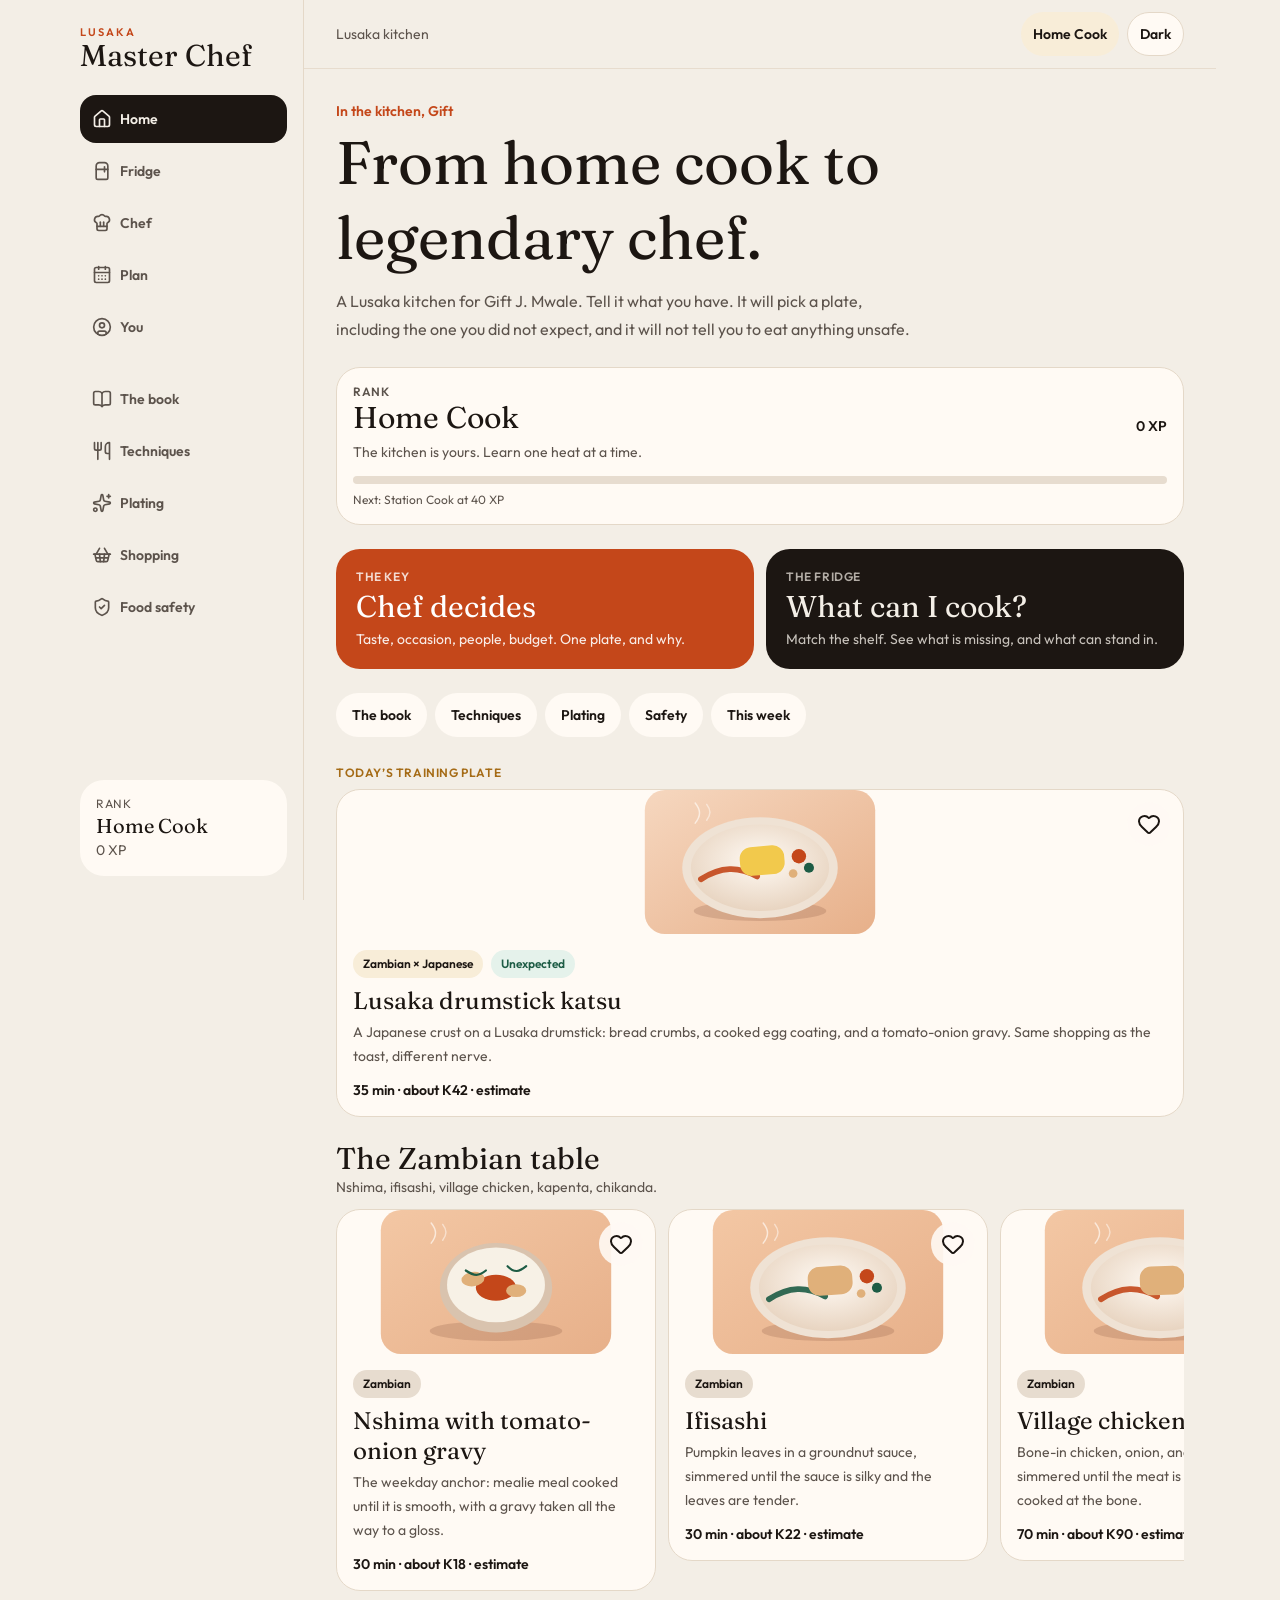
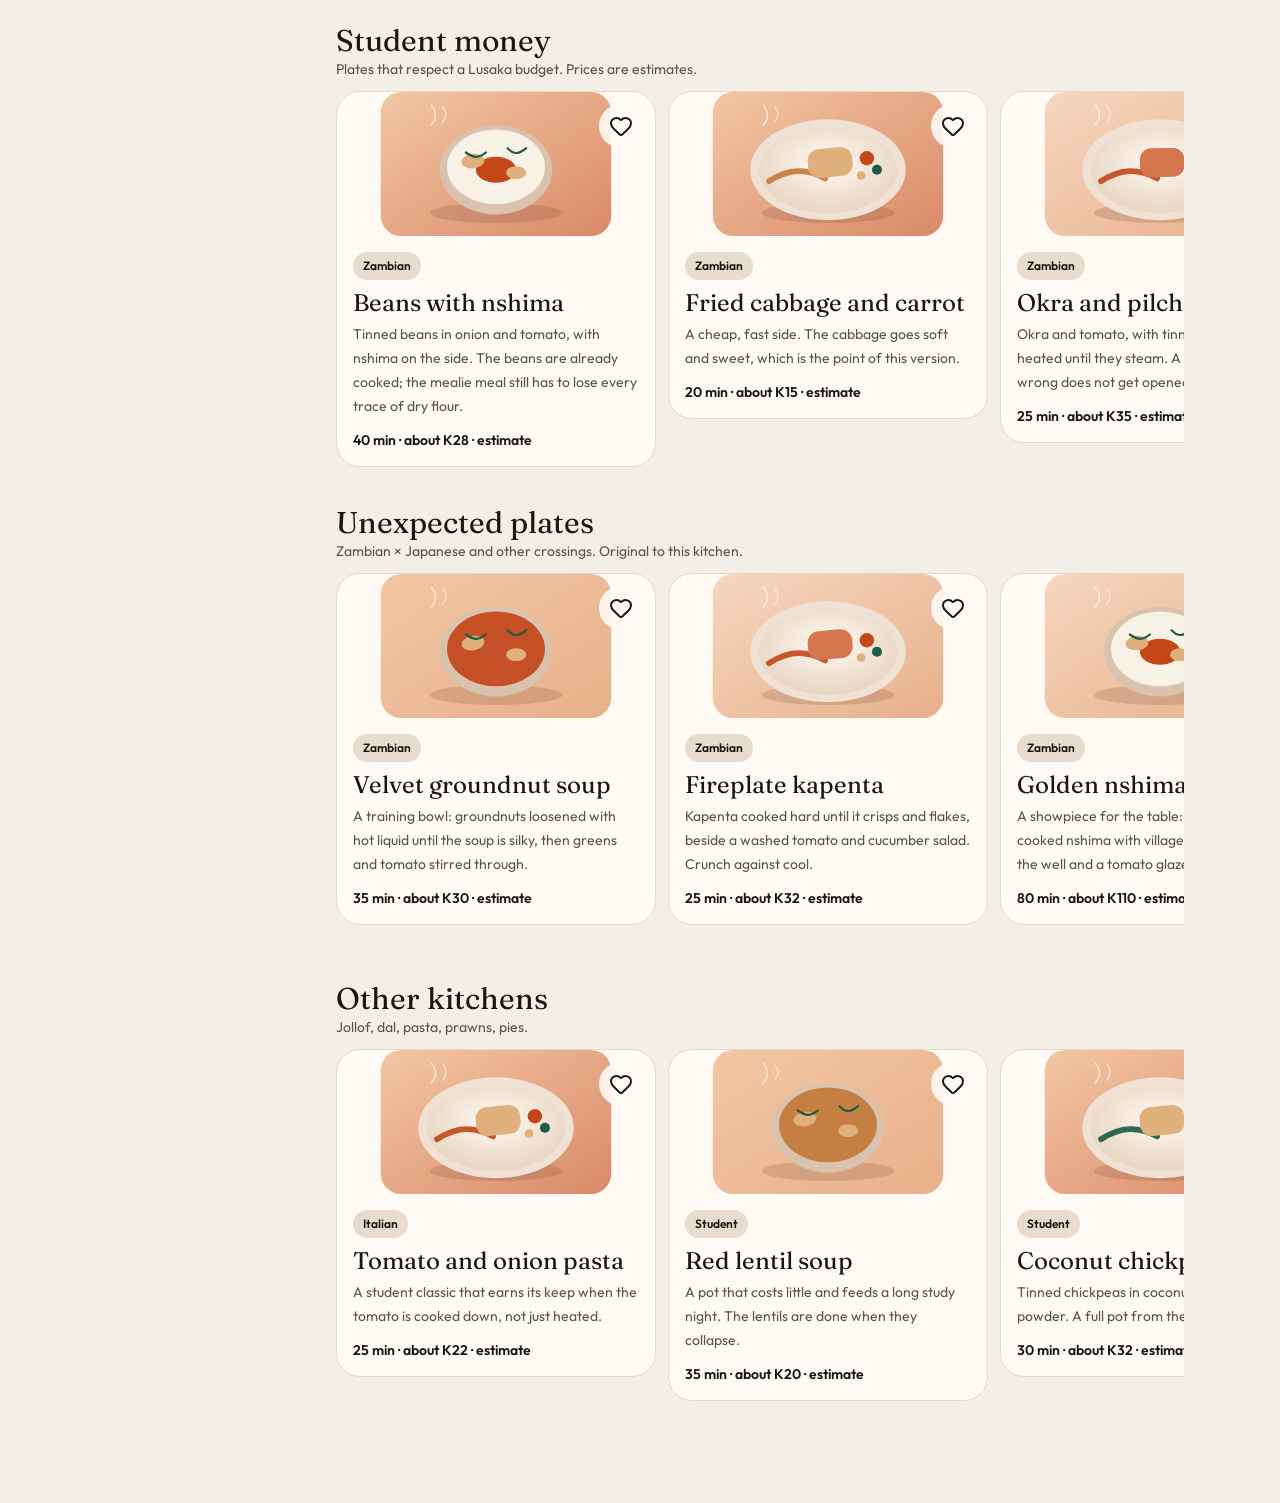
==== master-chef/index.html @ 8bd6bd52 "Add Master Chef site under master-chef/" ====
<!doctype html>
<html lang="en">
  <head>
    <meta charset="UTF-8" />
    <link rel="icon" type="image/svg+xml" href="./favicon.svg" />
    <link rel="manifest" href="./manifest.json" />
    <link rel="apple-touch-icon" href="./favicon.svg" />
    <meta name="viewport" content="width=device-width, initial-scale=1, viewport-fit=cover" />
    <meta name="theme-color" content="#f3eee6" />
    <meta name="description" content="Master Chef is a Lusaka kitchen for Gift J. Mwale. Cook from the fridge, let the chef decide, remix a plate, and cook it step by step." />
    <meta name="apple-mobile-web-app-capable" content="yes" />
    <meta name="mobile-web-app-capable" content="yes" />
    <meta name="apple-mobile-web-app-title" content="Master Chef" />
    <title>Master Chef</title>
    <script>
      try {
        var saved = JSON.parse(localStorage.getItem('master-chef.v1') || '{}')
        var dark = saved.theme === 'dark' || (saved.theme !== 'light' && matchMedia('(prefers-color-scheme: dark)').matches)
        if (dark) document.documentElement.classList.add('dark')
      } catch (e) {}
    </script>
    <script type="module" crossorigin src="./assets/index-C1Ax50Ig.js"></script>
    <link rel="stylesheet" crossorigin href="./assets/index-mP02t3V_.css">
  </head>
  <body>
    <div id="root"></div>
  </body>
</html>
---- master-chef/assets/index-mP02t3V_.css ----
@font-face{font-family:Fraunces Variable;font-style:normal;font-display:swap;font-weight:100 900;src:url([data-uri])format("woff2-variations");unicode-range:U+102-103,U+110-111,U+128-129,U+168-169,U+1A0-1A1,U+1AF-1B0,U+300-301,U+303-304,U+308-309,U+323,U+329,U+1EA0-1EF9,U+20AB}@font-face{font-family:Fraunces Variable;font-style:normal;font-display:swap;font-weight:100 900;src:url([data-uri])format("woff2-variations");unicode-range:U+100-2BA,U+2BD-2C5,U+2C7-2CC,U+2CE-2D7,U+2DD-2FF,U+304,U+308,U+329,U+1D00-1DBF,U+1E00-1E9F,U+1EF2-1EFF,U+2020,U+20A0-20AB,U+20AD-20C0,U+2113,U+2C60-2C7F,U+A720-A7FF}@font-face{font-family:Fraunces Variable;font-style:normal;font-display:swap;font-weight:100 900;src:url([data-uri])format("woff2-variations");unicode-range:U+??,U+131,U+152-153,U+2BB-2BC,U+2C6,U+2DA,U+2DC,U+304,U+308,U+329,U+2000-206F,U+20AC,U+2122,U+2191,U+2193,U+2212,U+2215,U+FEFF,U+FFFD}@font-face{font-family:Outfit Variable;font-style:normal;font-display:swap;font-weight:100 900;src:url([data-uri])format("woff2-variations");unicode-range:U+100-2BA,U+2BD-2C5,U+2C7-2CC,U+2CE-2D7,U+2DD-2FF,U+304,U+308,U+329,U+1D00-1DBF,U+1E00-1E9F,U+1EF2-1EFF,U+2020,U+20A0-20AB,U+20AD-20C0,U+2113,U+2C60-2C7F,U+A720-A7FF}@font-face{font-family:Outfit Variable;font-style:normal;font-display:swap;font-weight:100 900;src:url([data-uri])format("woff2-variations");unicode-range:U+??,U+131,U+152-153,U+2BB-2BC,U+2C6,U+2DA,U+2DC,U+304,U+308,U+329,U+2000-206F,U+20AC,U+2122,U+2191,U+2193,U+2212,U+2215,U+FEFF,U+FFFD}@layer properties{@supports (((-webkit-hyphens:none)) and (not (margin-trim:block))) or ((-moz-orient:inline) and (not (color:rgb(from red r g b)))){*,:before,:after,::backdrop{--tw-translate-x:0;--tw-translate-y:0;--tw-translate-z:0;--tw-rotate-x:initial;--tw-rotate-y:initial;--tw-rotate-z:initial;--tw-skew-x:initial;--tw-skew-y:initial;--tw-border-style:solid;--tw-leading:initial;--tw-font-weight:initial;--tw-tracking:initial;--tw-shadow:0 0 #0000;--tw-shadow-color:initial;--tw-shadow-alpha:100%;--tw-inset-shadow:0 0 #0000;--tw-inset-shadow-color:initial;--tw-inset-shadow-alpha:100%;--tw-ring-color:initial;--tw-ring-shadow:0 0 #0000;--tw-inset-ring-color:initial;--tw-inset-ring-shadow:0 0 #0000;--tw-ring-inset:initial;--tw-ring-offset-width:0px;--tw-ring-offset-color:#fff;--tw-ring-offset-shadow:0 0 #0000;--tw-outline-style:solid;--tw-backdrop-blur:initial;--tw-backdrop-brightness:initial;--tw-backdrop-contrast:initial;--tw-backdrop-grayscale:initial;--tw-backdrop-hue-rotate:initial;--tw-backdrop-invert:initial;--tw-backdrop-opacity:initial;--tw-backdrop-saturate:initial;--tw-backdrop-sepia:initial;--tw-duration:initial}}}@layer theme{:root,:host{--font-sans:"Outfit Variable", system-ui, sans-serif;--font-mono:ui-monospace, SFMono-Regular, Menlo, Monaco, Consolas, "Liberation Mono", "Courier New", monospace;--color-white:#fff;--spacing:.25rem;--container-lg:32rem;--container-xl:36rem;--container-6xl:72rem;--text-xs:.75rem;--text-xs--line-height:calc(1 / .75);--text-sm:.875rem;--text-sm--line-height:calc(1.25 / .875);--text-base:1rem;--text-base--line-height:calc(1.5 / 1);--text-lg:1.125rem;--text-lg--line-height:calc(1.75 / 1.125);--text-xl:1.25rem;--text-xl--line-height:calc(1.75 / 1.25);--text-2xl:1.5rem;--text-2xl--line-height:calc(2 / 1.5);--text-3xl:1.875rem;--text-3xl--line-height:calc(2.25 / 1.875);--text-4xl:2.25rem;--text-4xl--line-height:calc(2.5 / 2.25);--text-5xl:3rem;--text-5xl--line-height:1;--text-6xl:3.75rem;--text-6xl--line-height:1;--font-weight-semibold:600;--tracking-wider:.05em;--leading-tight:1.25;--leading-snug:1.375;--radius-2xl:1rem;--radius-3xl:1.5rem;--default-transition-duration:.15s;--default-transition-timing-function:cubic-bezier(.4, 0, .2, 1);--default-font-family:"Outfit Variable", system-ui, sans-serif;--default-mono-font-family:var(--font-mono)}}@layer base{*,:after,:before,::backdrop{box-sizing:border-box;border:0 solid;margin:0;padding:0}::file-selector-button{box-sizing:border-box;border:0 solid;margin:0;padding:0}html,:host{-webkit-text-size-adjust:100%;tab-size:4;line-height:1.5;font-family:var(--default-font-family,-apple-system, BlinkMacSystemFont, "Segoe UI", Roboto, "Helvetica Neue", "Noto Sans", Arial, sans-serif, "Apple Color Emoji", "Segoe UI Emoji", "Segoe UI Symbol", "Noto Color Emoji");font-feature-settings:var(--default-font-feature-settings,normal);font-variation-settings:var(--default-font-variation-settings,normal);-webkit-tap-highlight-color:transparent}hr{height:0;color:inherit;border-top-width:1px}abbr:where([title]){-webkit-text-decoration:underline dotted;text-decoration:underline dotted}h1,h2,h3,h4,h5,h6{font-size:inherit;font-weight:inherit}a{color:inherit;-webkit-text-decoration:inherit;-webkit-text-decoration:inherit;-webkit-text-decoration:inherit;-webkit-text-decoration:inherit;text-decoration:inherit}b,strong{font-weight:bolder}code,kbd,samp,pre{font-family:var(--default-mono-font-family,ui-monospace, SFMono-Regular, Menlo, Monaco, Consolas, "Liberation Mono", "Courier New", monospace);font-feature-settings:var(--default-mono-font-feature-settings,normal);font-variation-settings:var(--default-mono-font-variation-settings,normal);font-size:1em}small{font-size:80%}sub,sup{vertical-align:baseline;font-size:75%;line-height:0;position:relative}sub{bottom:-.25em}sup{top:-.5em}table{text-indent:0;border-color:inherit;border-collapse:collapse}:-moz-focusring:where(:not(iframe)){outline:auto}progress{vertical-align:baseline}summary{display:list-item}ol,ul,menu{list-style:none}img,svg,video,canvas,audio,iframe,embed,object{vertical-align:middle;display:block}img,video{max-width:100%;height:auto}button,input,select,optgroup,textarea{font:inherit;font-feature-settings:inherit;font-variation-settings:inherit;letter-spacing:inherit;color:inherit;opacity:1;background-color:#0000;border-radius:0}::file-selector-button{font:inherit;font-feature-settings:inherit;font-variation-settings:inherit;letter-spacing:inherit;color:inherit;opacity:1;background-color:#0000;border-radius:0}:where(select:is([multiple],[size])) optgroup{font-weight:bolder}:where(select:is([multiple],[size])) optgroup option{padding-inline-start:20px}::file-selector-button{margin-inline-end:4px}::placeholder{opacity:1}@supports (not ((-webkit-appearance:-apple-pay-button))) or (contain-intrinsic-size:1px){::placeholder{color:currentColor}@supports (color:color-mix(in lab, red, red)){::placeholder{color:color-mix(in oklab, currentcolor 50%, transparent)}}}textarea{resize:vertical}::-webkit-search-decoration{-webkit-appearance:none}::-webkit-date-and-time-value{min-height:1lh;text-align:inherit}::-webkit-datetime-edit{display:inline-flex}::-webkit-datetime-edit-fields-wrapper{padding:0}::-webkit-datetime-edit{padding-block:0}::-webkit-datetime-edit-year-field{padding-block:0}::-webkit-datetime-edit-month-field{padding-block:0}::-webkit-datetime-edit-day-field{padding-block:0}::-webkit-datetime-edit-hour-field{padding-block:0}::-webkit-datetime-edit-minute-field{padding-block:0}::-webkit-datetime-edit-second-field{padding-block:0}::-webkit-datetime-edit-millisecond-field{padding-block:0}::-webkit-datetime-edit-meridiem-field{padding-block:0}::-webkit-calendar-picker-indicator{line-height:1}:-moz-ui-invalid{box-shadow:none}button,input:where([type=button],[type=reset],[type=submit]){appearance:button}::file-selector-button{appearance:button}::-webkit-inner-spin-button{height:auto}::-webkit-outer-spin-button{height:auto}[hidden]:where(:not([hidden=until-found])){display:none!important}}@layer components;@layer utilities{.collapse{visibility:collapse}.visible{visibility:visible}.absolute{position:absolute}.fixed{position:fixed}.relative{position:relative}.static{position:static}.sticky{position:sticky}.inset-0{inset:0}.inset-x-0{inset-inline:0}.top-0{top:0}.top-1\/2{top:50%}.top-3{top:calc(var(--spacing) * 3)}.top-\[60px\]{top:60px}.right-3{right:calc(var(--spacing) * 3)}.bottom-0{bottom:0}.bottom-\[4\.75rem\]{bottom:4.75rem}.left-1\/2{left:50%}.z-20{z-index:20}.z-30{z-index:30}.z-40{z-index:40}.z-50{z-index:50}.-mx-4{margin-inline:calc(var(--spacing) * -4)}.mx-auto{margin-inline:auto}.mt-1{margin-top:var(--spacing)}.mt-2{margin-top:calc(var(--spacing) * 2)}.mt-3{margin-top:calc(var(--spacing) * 3)}.mt-4{margin-top:calc(var(--spacing) * 4)}.mt-6{margin-top:calc(var(--spacing) * 6)}.mt-auto{margin-top:auto}.block{display:block}.contents{display:contents}.flex{display:flex}.grid{display:grid}.hidden{display:none}.inline-flex{display:inline-flex}.table{display:table}.h-2{height:calc(var(--spacing) * 2)}.h-5{height:calc(var(--spacing) * 5)}.h-6{height:calc(var(--spacing) * 6)}.h-8{height:calc(var(--spacing) * 8)}.h-11{height:calc(var(--spacing) * 11)}.h-12{height:calc(var(--spacing) * 12)}.h-36{height:calc(var(--spacing) * 36)}.h-52{height:calc(var(--spacing) * 52)}.h-dvh{height:100dvh}.h-full{height:100%}.max-h-\[50dvh\]{max-height:50dvh}.min-h-7{min-height:calc(var(--spacing) * 7)}.min-h-11{min-height:calc(var(--spacing) * 11)}.min-h-12{min-height:calc(var(--spacing) * 12)}.min-h-14{min-height:calc(var(--spacing) * 14)}.min-h-20{min-height:calc(var(--spacing) * 20)}.min-h-28{min-height:calc(var(--spacing) * 28)}.min-h-\[70dvh\]{min-height:70dvh}.min-h-\[78dvh\]{min-height:78dvh}.min-h-dvh{min-height:100dvh}.w-5{width:calc(var(--spacing) * 5)}.w-6{width:calc(var(--spacing) * 6)}.w-11{width:calc(var(--spacing) * 11)}.w-12{width:calc(var(--spacing) * 12)}.w-14{width:calc(var(--spacing) * 14)}.w-\[78\%\]{width:78%}.w-\[min\(100\%-1\.5rem\,28rem\)\]{width:min(100% - 1.5rem,28rem)}.w-full{width:100%}.max-w-6xl{max-width:var(--container-6xl)}.max-w-lg{max-width:var(--container-lg)}.max-w-xl{max-width:var(--container-xl)}.min-w-0{min-width:0}.min-w-11{min-width:calc(var(--spacing) * 11)}.min-w-24{min-width:calc(var(--spacing) * 24)}.shrink-0{flex-shrink:0}.-translate-x-1\/2{--tw-translate-x:calc(calc(1 / 2 * 100%) * -1);translate:var(--tw-translate-x) var(--tw-translate-y)}.translate-x-6{--tw-translate-x:calc(var(--spacing) * 6);translate:var(--tw-translate-x) var(--tw-translate-y)}.-translate-y-1\/2{--tw-translate-y:calc(calc(1 / 2 * 100%) * -1);translate:var(--tw-translate-x) var(--tw-translate-y)}.transform{transform:var(--tw-rotate-x, ) var(--tw-rotate-y, ) var(--tw-rotate-z, ) var(--tw-skew-x, ) var(--tw-skew-y, )}.list-decimal{list-style-type:decimal}.grid-cols-2{grid-template-columns:repeat(2,minmax(0,1fr))}.grid-cols-3{grid-template-columns:repeat(3,minmax(0,1fr))}.grid-cols-5{grid-template-columns:repeat(5,minmax(0,1fr))}.flex-col{flex-direction:column}.flex-wrap{flex-wrap:wrap}.items-center{align-items:center}.items-end{align-items:flex-end}.justify-between{justify-content:space-between}.justify-center{justify-content:center}.gap-0\.5{gap:calc(var(--spacing) * .5)}.gap-1{gap:var(--spacing)}.gap-2{gap:calc(var(--spacing) * 2)}.gap-3{gap:calc(var(--spacing) * 3)}.gap-4{gap:calc(var(--spacing) * 4)}.gap-5{gap:calc(var(--spacing) * 5)}.gap-6{gap:calc(var(--spacing) * 6)}.self-start{align-self:flex-start}.overflow-hidden{overflow:hidden}.overflow-x-auto{overflow-x:auto}.overflow-y-auto{overflow-y:auto}.rounded{border-radius:.25rem}.rounded-2xl{border-radius:var(--radius-2xl)}.rounded-3xl{border-radius:var(--radius-3xl)}.rounded-full{border-radius:2147483647px}.border{border-style:var(--tw-border-style);border-width:1px}.border-t{border-top-style:var(--tw-border-style);border-top-width:1px}.border-r{border-right-style:var(--tw-border-style);border-right-width:1px}.border-b{border-bottom-style:var(--tw-border-style);border-bottom-width:1px}.border-ink{border-color:var(--ink)}.border-line,.border-line\/80{border-color:var(--line)}@supports (color:color-mix(in lab, red, red)){.border-line\/80{border-color:color-mix(in oklab, var(--line) 80%, transparent)}}.bg-card,.bg-card\/90{background-color:var(--card)}@supports (color:color-mix(in lab, red, red)){.bg-card\/90{background-color:color-mix(in oklab, var(--card) 90%, transparent)}}.bg-chili{background-color:var(--chili)}.bg-chili-dark{background-color:var(--chili-dark)}.bg-gold-soft{background-color:var(--gold-soft)}.bg-ink,.bg-ink\/50{background-color:var(--ink)}@supports (color:color-mix(in lab, red, red)){.bg-ink\/50{background-color:color-mix(in oklab, var(--ink) 50%, transparent)}}.bg-leaf{background-color:var(--leaf)}.bg-leaf-soft{background-color:var(--leaf-soft)}.bg-paper{background-color:var(--paper)}.bg-paper-deep{background-color:var(--paper-deep)}.bg-paper\/90{background-color:var(--paper)}@supports (color:color-mix(in lab, red, red)){.bg-paper\/90{background-color:color-mix(in oklab, var(--paper) 90%, transparent)}}.bg-paper\/95{background-color:var(--paper)}@supports (color:color-mix(in lab, red, red)){.bg-paper\/95{background-color:color-mix(in oklab, var(--paper) 95%, transparent)}}.bg-transparent{background-color:#0000}.bg-white{background-color:var(--color-white)}.fill-chili{fill:var(--chili)}.p-1{padding:var(--spacing)}.p-3{padding:calc(var(--spacing) * 3)}.p-4{padding:calc(var(--spacing) * 4)}.p-5{padding:calc(var(--spacing) * 5)}.px-1{padding-inline:var(--spacing)}.px-2\.5{padding-inline:calc(var(--spacing) * 2.5)}.px-3{padding-inline:calc(var(--spacing) * 3)}.px-4{padding-inline:calc(var(--spacing) * 4)}.px-5{padding-inline:calc(var(--spacing) * 5)}.py-1{padding-block:var(--spacing)}.py-2{padding-block:calc(var(--spacing) * 2)}.py-3{padding-block:calc(var(--spacing) * 3)}.py-4{padding-block:calc(var(--spacing) * 4)}.py-6{padding-block:calc(var(--spacing) * 6)}.py-16{padding-block:calc(var(--spacing) * 16)}.pt-6{padding-top:calc(var(--spacing) * 6)}.pb-1{padding-bottom:var(--spacing)}.pb-2{padding-bottom:calc(var(--spacing) * 2)}.pb-8{padding-bottom:calc(var(--spacing) * 8)}.pb-36{padding-bottom:calc(var(--spacing) * 36)}.pl-5{padding-left:calc(var(--spacing) * 5)}.text-center{text-align:center}.text-left{text-align:left}.font-serif{font-family:Fraunces Variable,Georgia,serif}.text-2xl{font-size:var(--text-2xl);line-height:var(--tw-leading,var(--text-2xl--line-height))}.text-3xl{font-size:var(--text-3xl);line-height:var(--tw-leading,var(--text-3xl--line-height))}.text-4xl{font-size:var(--text-4xl);line-height:var(--tw-leading,var(--text-4xl--line-height))}.text-5xl{font-size:var(--text-5xl);line-height:var(--tw-leading,var(--text-5xl--line-height))}.text-6xl{font-size:var(--text-6xl);line-height:var(--tw-leading,var(--text-6xl--line-height))}.text-base{font-size:var(--text-base);line-height:var(--tw-leading,var(--text-base--line-height))}.text-lg{font-size:var(--text-lg);line-height:var(--tw-leading,var(--text-lg--line-height))}.text-sm{font-size:var(--text-sm);line-height:var(--tw-leading,var(--text-sm--line-height))}.text-xl{font-size:var(--text-xl);line-height:var(--tw-leading,var(--text-xl--line-height))}.text-xs{font-size:var(--text-xs);line-height:var(--tw-leading,var(--text-xs--line-height))}.text-\[11px\]{font-size:11px}.leading-5{--tw-leading:calc(var(--spacing) * 5);line-height:calc(var(--spacing) * 5)}.leading-6{--tw-leading:calc(var(--spacing) * 6);line-height:calc(var(--spacing) * 6)}.leading-7{--tw-leading:calc(var(--spacing) * 7);line-height:calc(var(--spacing) * 7)}.leading-8{--tw-leading:calc(var(--spacing) * 8);line-height:calc(var(--spacing) * 8)}.leading-none{--tw-leading:1;line-height:1}.leading-snug{--tw-leading:var(--leading-snug);line-height:var(--leading-snug)}.leading-tight{--tw-leading:var(--leading-tight);line-height:var(--leading-tight)}.font-semibold{--tw-font-weight:var(--font-weight-semibold);font-weight:var(--font-weight-semibold)}.tracking-\[0\.16em\]{--tw-tracking:.16em;letter-spacing:.16em}.tracking-\[0\.18em\]{--tw-tracking:.18em;letter-spacing:.18em}.tracking-wider{--tw-tracking:var(--tracking-wider);letter-spacing:var(--tracking-wider)}.whitespace-nowrap{white-space:nowrap}.text-chili{color:var(--chili)}.text-gold{color:var(--gold)}.text-ink{color:var(--ink)}.text-leaf{color:var(--leaf)}.text-muted{color:var(--muted)}.text-paper,.text-paper\/70{color:var(--paper)}@supports (color:color-mix(in lab, red, red)){.text-paper\/70{color:color-mix(in oklab, var(--paper) 70%, transparent)}}.text-paper\/80{color:var(--paper)}@supports (color:color-mix(in lab, red, red)){.text-paper\/80{color:color-mix(in oklab, var(--paper) 80%, transparent)}}.text-white{color:var(--color-white)}.text-white\/80{color:#fffc}@supports (color:color-mix(in lab, red, red)){.text-white\/80{color:color-mix(in oklab, var(--color-white) 80%, transparent)}}.text-white\/90{color:#ffffffe6}@supports (color:color-mix(in lab, red, red)){.text-white\/90{color:color-mix(in oklab, var(--color-white) 90%, transparent)}}.capitalize{text-transform:capitalize}.uppercase{text-transform:uppercase}.line-through{text-decoration-line:line-through}.shadow{--tw-shadow:0 1px 3px 0 var(--tw-shadow-color,#0000001a), 0 1px 2px -1px var(--tw-shadow-color,#0000001a);box-shadow:var(--tw-inset-shadow), var(--tw-inset-ring-shadow), var(--tw-ring-offset-shadow), var(--tw-ring-shadow), var(--tw-shadow)}.shadow-lg{--tw-shadow:0 10px 15px -3px var(--tw-shadow-color,#0000001a), 0 4px 6px -4px var(--tw-shadow-color,#0000001a);box-shadow:var(--tw-inset-shadow), var(--tw-inset-ring-shadow), var(--tw-ring-offset-shadow), var(--tw-ring-shadow), var(--tw-shadow)}.shadow-xl{--tw-shadow:0 20px 25px -5px var(--tw-shadow-color,#0000001a), 0 8px 10px -6px var(--tw-shadow-color,#0000001a);box-shadow:var(--tw-inset-shadow), var(--tw-inset-ring-shadow), var(--tw-ring-offset-shadow), var(--tw-ring-shadow), var(--tw-shadow)}.ring{--tw-ring-shadow:var(--tw-ring-inset, ) 0 0 0 calc(1px + var(--tw-ring-offset-width)) var(--tw-ring-color,currentcolor);box-shadow:var(--tw-inset-shadow), var(--tw-inset-ring-shadow), var(--tw-ring-offset-shadow), var(--tw-ring-shadow), var(--tw-shadow)}.outline{outline-style:var(--tw-outline-style);outline-width:1px}.backdrop-blur{--tw-backdrop-blur:blur(8px);-webkit-backdrop-filter:var(--tw-backdrop-blur, ) var(--tw-backdrop-brightness, ) var(--tw-backdrop-contrast, ) var(--tw-backdrop-grayscale, ) var(--tw-backdrop-hue-rotate, ) var(--tw-backdrop-invert, ) var(--tw-backdrop-opacity, ) var(--tw-backdrop-saturate, ) var(--tw-backdrop-sepia, );backdrop-filter:var(--tw-backdrop-blur, ) var(--tw-backdrop-brightness, ) var(--tw-backdrop-contrast, ) var(--tw-backdrop-grayscale, ) var(--tw-backdrop-hue-rotate, ) var(--tw-backdrop-invert, ) var(--tw-backdrop-opacity, ) var(--tw-backdrop-saturate, ) var(--tw-backdrop-sepia, )}.transition{transition-property:color,background-color,border-color,outline-color,text-decoration-color,fill,stroke,--tw-gradient-from,--tw-gradient-via,--tw-gradient-to,opacity,box-shadow,transform,translate,scale,rotate,filter,-webkit-backdrop-filter,backdrop-filter,display,content-visibility,overlay,pointer-events;transition-timing-function:var(--tw-ease,var(--default-transition-timing-function));transition-duration:var(--tw-duration,var(--default-transition-duration))}.transition-transform{transition-property:transform,translate,scale,rotate;transition-timing-function:var(--tw-ease,var(--default-transition-timing-function));transition-duration:var(--tw-duration,var(--default-transition-duration))}.duration-200{--tw-duration:.2s;transition-duration:.2s}.duration-500{--tw-duration:.5s;transition-duration:.5s}.outline-none{--tw-outline-style:none;outline-style:none}.placeholder\:text-muted::placeholder{color:var(--muted)}@media (hover:hover){.hover\:bg-chili-dark:hover{background-color:var(--chili-dark)}.hover\:bg-paper-deep:hover{background-color:var(--paper-deep)}.hover\:text-ink:hover{color:var(--ink)}.hover\:opacity-90:hover{opacity:.9}}.focus-visible\:ring-2:focus-visible{--tw-ring-shadow:var(--tw-ring-inset, ) 0 0 0 calc(2px + var(--tw-ring-offset-width)) var(--tw-ring-color,currentcolor);box-shadow:var(--tw-inset-shadow), var(--tw-inset-ring-shadow), var(--tw-ring-offset-shadow), var(--tw-ring-shadow), var(--tw-shadow)}.focus-visible\:ring-chili:focus-visible{--tw-ring-color:var(--chili)}.focus-visible\:ring-offset-2:focus-visible{--tw-ring-offset-width:2px;--tw-ring-offset-shadow:var(--tw-ring-inset, ) 0 0 0 var(--tw-ring-offset-width) var(--tw-ring-offset-color)}.focus-visible\:ring-offset-paper:focus-visible{--tw-ring-offset-color:var(--paper)}.focus-visible\:outline-none:focus-visible{--tw-outline-style:none;outline-style:none}.active\:scale-\[0\.98\]:active{scale:.98}.disabled\:pointer-events-none:disabled{pointer-events:none}.disabled\:opacity-50:disabled{opacity:.5}@media (width>=40rem){.sm\:w-80{width:calc(var(--spacing) * 80)}.sm\:grid-cols-2{grid-template-columns:repeat(2,minmax(0,1fr))}}@media (width>=48rem){.md\:static{position:static}.md\:mx-0{margin-inline:0}.md\:block{display:block}.md\:flex{display:flex}.md\:grid{display:grid}.md\:hidden{display:none}.md\:grid-cols-2{grid-template-columns:repeat(2,minmax(0,1fr))}.md\:grid-cols-\[240px_minmax\(0\,1fr\)\]{grid-template-columns:240px minmax(0,1fr)}.md\:bg-transparent{background-color:#0000}.md\:px-0{padding-inline:0}.md\:px-8{padding-inline:calc(var(--spacing) * 8)}.md\:py-8{padding-block:calc(var(--spacing) * 8)}.md\:pb-16{padding-bottom:calc(var(--spacing) * 16)}.md\:text-5xl{font-size:var(--text-5xl);line-height:var(--tw-leading,var(--text-5xl--line-height))}.md\:text-6xl{font-size:var(--text-6xl);line-height:var(--tw-leading,var(--text-6xl--line-height))}}}:root{--paper:#f3eee6;--paper-deep:#e7dccf;--card:#fffaf4;--ink:#1c1612;--muted:#5c534c;--line:#e4d8c8;--chili:#c4471a;--chili-dark:#8d3012;--leaf:#1d5c45;--gold:#a56b16;--gold-soft:#f8edd8;--leaf-soft:#e5f2eb;--lightningcss-light:initial;--lightningcss-dark: ;color-scheme:light}.dark{--paper:#110e0c;--paper-deep:#1c1815;--card:#241c17;--ink:#f6efe6;--muted:#cbbbae;--line:#3c322b;--chili:#ef7a45;--chili-dark:#d85a28;--leaf:#1d5c45;--gold:#e0b15a;--gold-soft:#3a2c1a;--leaf-soft:#173127;--lightningcss-light: ;--lightningcss-dark:initial;color-scheme:dark}html{scroll-behavior:smooth}body{background:radial-gradient(900px 280px at 50% -40px, var(--chili), transparent 70%), var(--paper);min-height:100dvh;margin:0}@supports (color:color-mix(in lab, red, red)){body{background:radial-gradient(900px 280px at 50% -40px, color-mix(in srgb, var(--chili) 18%, transparent), transparent 70%), var(--paper)}}body{color:var(--ink);font-family:var(--font-sans)}.card{background:var(--card);border:1px solid var(--line);border-radius:1.5rem}.rise{animation:.45s cubic-bezier(.2,.7,.2,1) both rise}@keyframes rise{0%{opacity:0;transform:translateY(8px)}to{opacity:1;transform:none}}@media (prefers-reduced-motion:reduce){html{scroll-behavior:auto}.rise{animation:none}}::selection{background:var(--chili)}@supports (color:color-mix(in lab, red, red)){::selection{background:color-mix(in srgb, var(--chili) 35%, white)}}@property --tw-translate-x{syntax:"*";inherits:false;initial-value:0}@property --tw-translate-y{syntax:"*";inherits:false;initial-value:0}@property --tw-translate-z{syntax:"*";inherits:false;initial-value:0}@property --tw-rotate-x{syntax:"*";inherits:false}@property --tw-rotate-y{syntax:"*";inherits:false}@property --tw-rotate-z{syntax:"*";inherits:false}@property --tw-skew-x{syntax:"*";inherits:false}@property --tw-skew-y{syntax:"*";inherits:false}@property --tw-border-style{syntax:"*";inherits:false;initial-value:solid}@property --tw-leading{syntax:"*";inherits:false}@property --tw-font-weight{syntax:"*";inherits:false}@property --tw-tracking{syntax:"*";inherits:false}@property --tw-shadow{syntax:"*";inherits:false;initial-value:0 0 #0000}@property --tw-shadow-color{syntax:"*";inherits:false}@property --tw-shadow-alpha{syntax:"<percentage>";inherits:false;initial-value:100%}@property --tw-inset-shadow{syntax:"*";inherits:false;initial-value:0 0 #0000}@property --tw-inset-shadow-color{syntax:"*";inherits:false}@property --tw-inset-shadow-alpha{syntax:"<percentage>";inherits:false;initial-value:100%}@property --tw-ring-color{syntax:"*";inherits:false}@property --tw-ring-shadow{syntax:"*";inherits:false;initial-value:0 0 #0000}@property --tw-inset-ring-color{syntax:"*";inherits:false}@property --tw-inset-ring-shadow{syntax:"*";inherits:false;initial-value:0 0 #0000}@property --tw-ring-inset{syntax:"*";inherits:false}@property --tw-ring-offset-width{syntax:"<length>";inherits:false;initial-value:0}@property --tw-ring-offset-color{syntax:"*";inherits:false;initial-value:#fff}@property --tw-ring-offset-shadow{syntax:"*";inherits:false;initial-value:0 0 #0000}@property --tw-outline-style{syntax:"*";inherits:false;initial-value:solid}@property --tw-backdrop-blur{syntax:"*";inherits:false}@property --tw-backdrop-brightness{syntax:"*";inherits:false}@property --tw-backdrop-contrast{syntax:"*";inherits:false}@property --tw-backdrop-grayscale{syntax:"*";inherits:false}@property --tw-backdrop-hue-rotate{syntax:"*";inherits:false}@property --tw-backdrop-invert{syntax:"*";inherits:false}@property --tw-backdrop-opacity{syntax:"*";inherits:false}@property --tw-backdrop-saturate{syntax:"*";inherits:false}@property --tw-backdrop-sepia{syntax:"*";inherits:false}@property --tw-duration{syntax:"*";inherits:false}
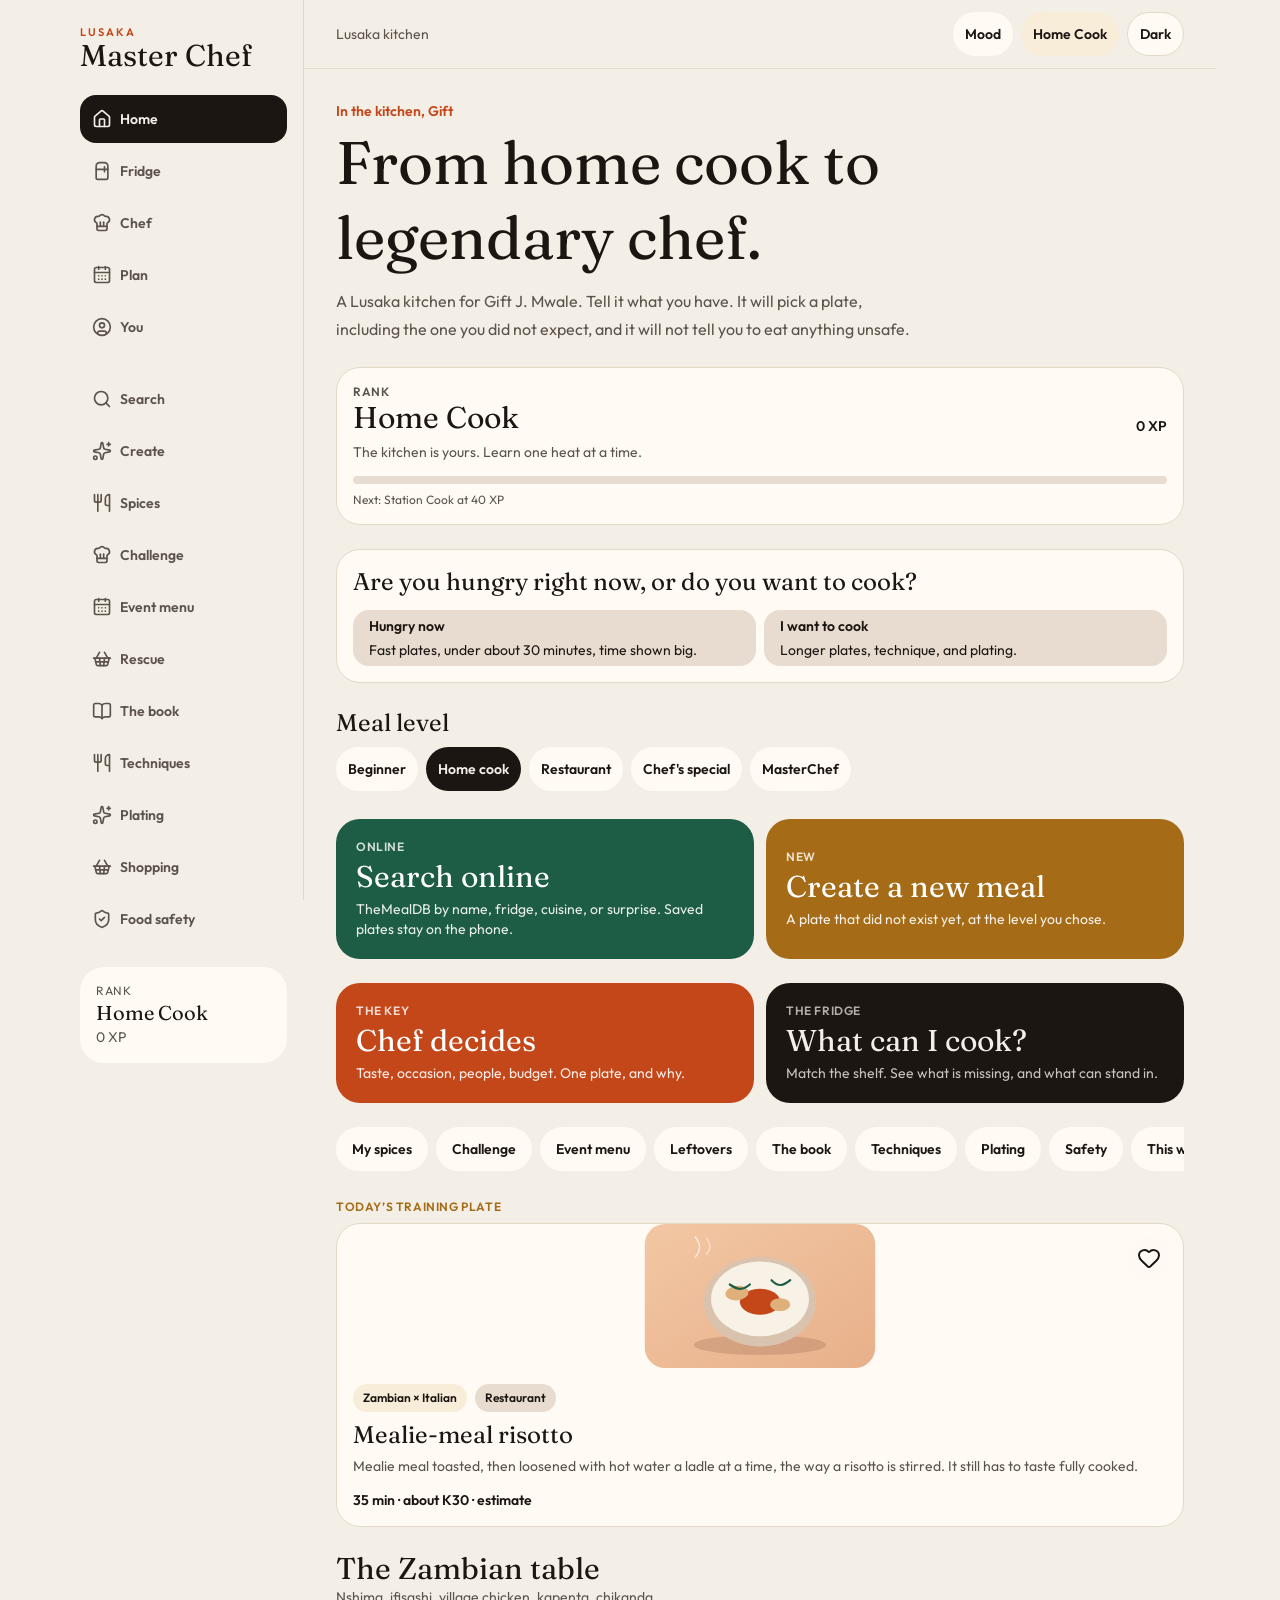
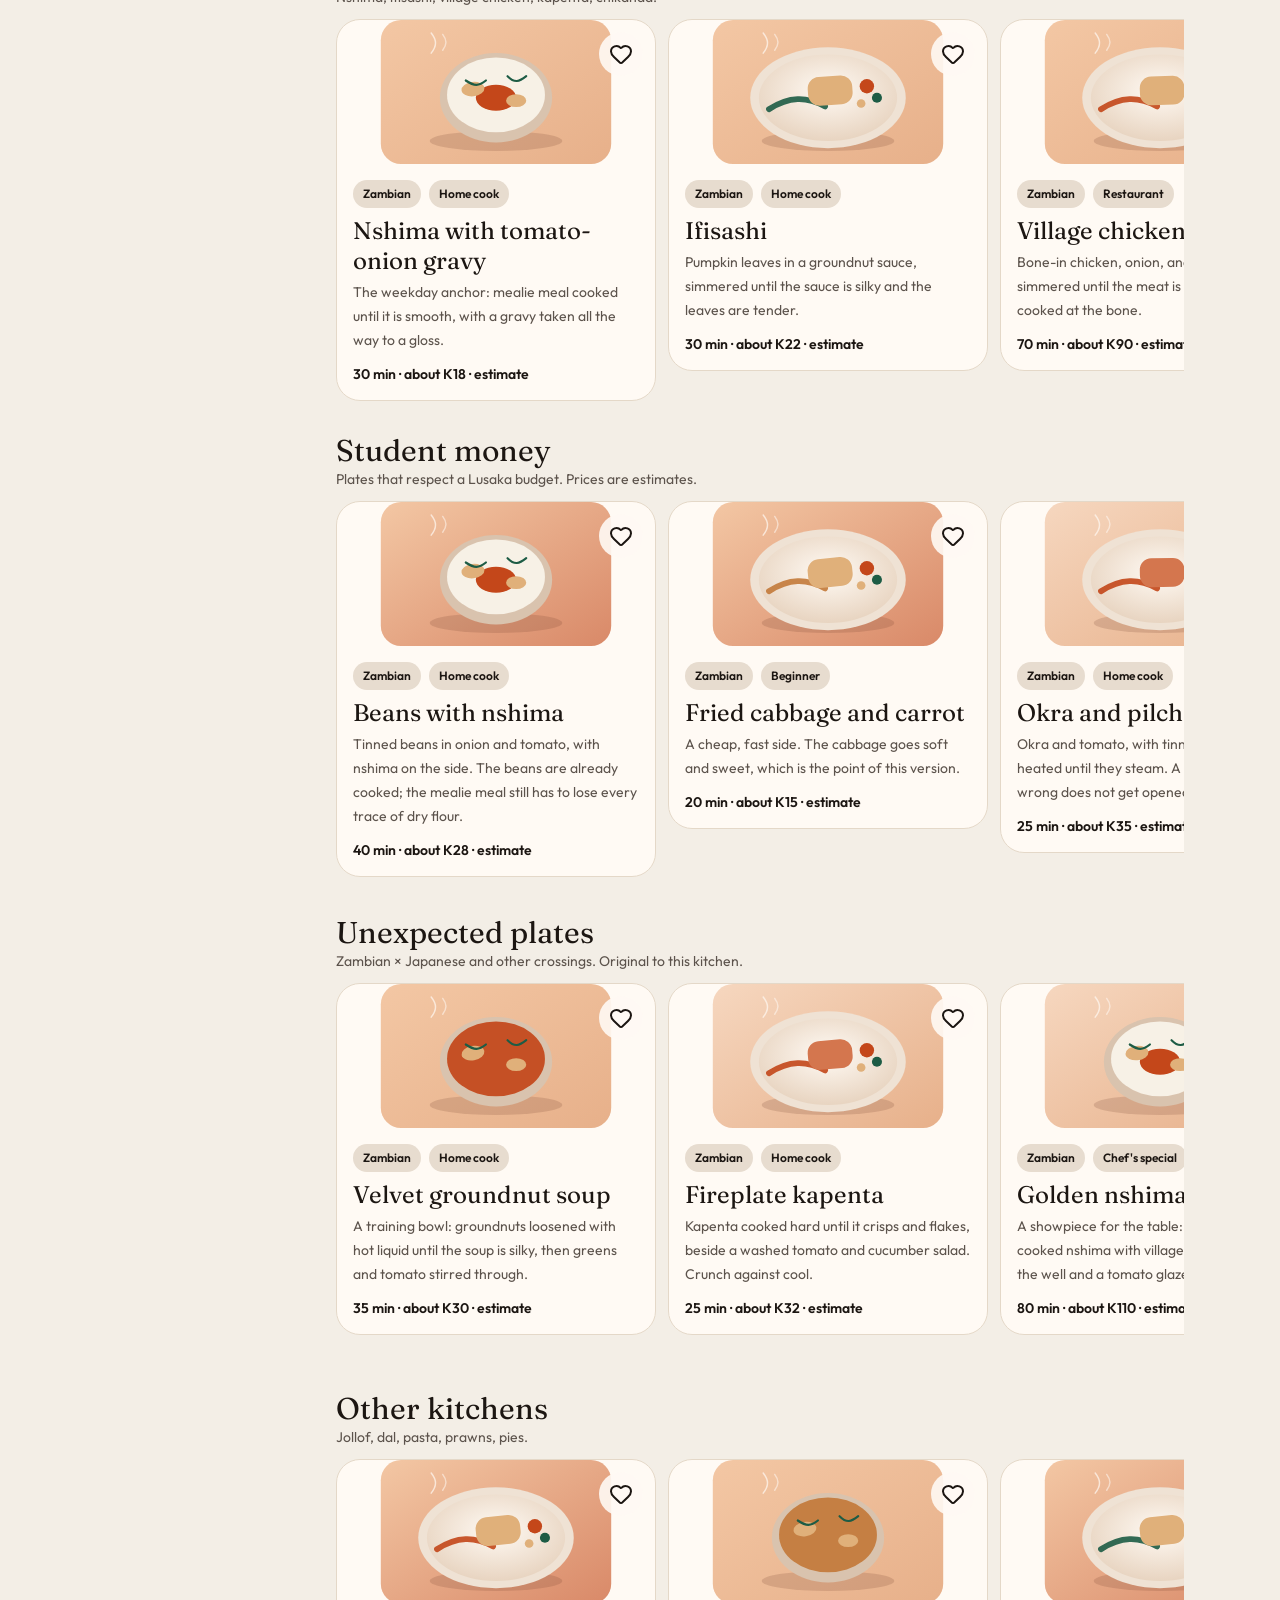
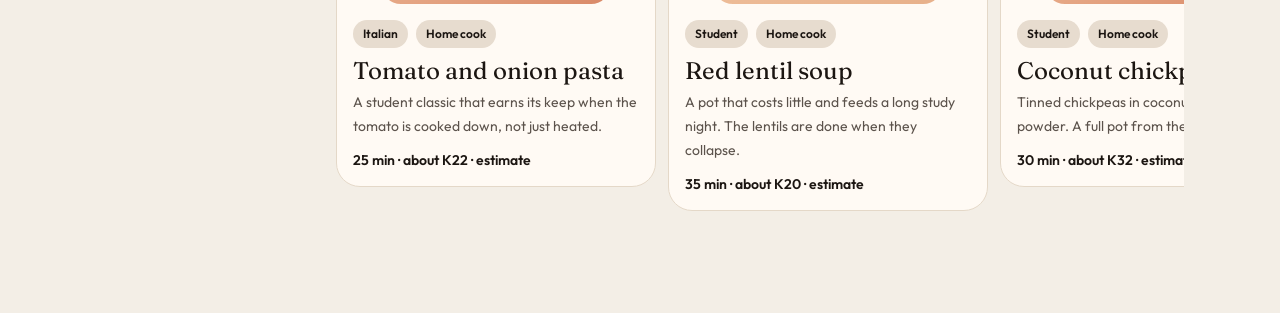
==== commit d8f1163d: "Update Master Chef with online meals and new assets" ====
--- a/master-chef/index.html
+++ b/master-chef/index.html
@@ -19,8 +19,8 @@
         if (dark) document.documentElement.classList.add('dark')
       } catch (e) {}
     </script>
-    <script type="module" crossorigin src="./assets/index-C1Ax50Ig.js"></script>
-    <link rel="stylesheet" crossorigin href="./assets/index-mP02t3V_.css">
+    <script type="module" crossorigin src="./assets/index-BikJ0hat.js"></script>
+    <link rel="stylesheet" crossorigin href="./assets/index-B7fLSWAn.css">
   </head>
   <body>
     <div id="root"></div>
--- a/master-chef/assets/index-B7fLSWAn.css
+++ b/master-chef/assets/index-B7fLSWAn.css
@@ -0,0 +1 @@
+@font-face{font-family:Fraunces Variable;font-style:normal;font-display:swap;font-weight:100 900;src:url([data-uri])format("woff2-variations");unicode-range:U+102-103,U+110-111,U+128-129,U+168-169,U+1A0-1A1,U+1AF-1B0,U+300-301,U+303-304,U+308-309,U+323,U+329,U+1EA0-1EF9,U+20AB}@font-face{font-family:Fraunces Variable;font-style:normal;font-display:swap;font-weight:100 900;src:url([data-uri])format("woff2-variations");unicode-range:U+100-2BA,U+2BD-2C5,U+2C7-2CC,U+2CE-2D7,U+2DD-2FF,U+304,U+308,U+329,U+1D00-1DBF,U+1E00-1E9F,U+1EF2-1EFF,U+2020,U+20A0-20AB,U+20AD-20C0,U+2113,U+2C60-2C7F,U+A720-A7FF}@font-face{font-family:Fraunces Variable;font-style:normal;font-display:swap;font-weight:100 900;src:url([data-uri])format("woff2-variations");unicode-range:U+??,U+131,U+152-153,U+2BB-2BC,U+2C6,U+2DA,U+2DC,U+304,U+308,U+329,U+2000-206F,U+20AC,U+2122,U+2191,U+2193,U+2212,U+2215,U+FEFF,U+FFFD}@font-face{font-family:Outfit Variable;font-style:normal;font-display:swap;font-weight:100 900;src:url([data-uri])format("woff2-variations");unicode-range:U+100-2BA,U+2BD-2C5,U+2C7-2CC,U+2CE-2D7,U+2DD-2FF,U+304,U+308,U+329,U+1D00-1DBF,U+1E00-1E9F,U+1EF2-1EFF,U+2020,U+20A0-20AB,U+20AD-20C0,U+2113,U+2C60-2C7F,U+A720-A7FF}@font-face{font-family:Outfit Variable;font-style:normal;font-display:swap;font-weight:100 900;src:url([data-uri])format("woff2-variations");unicode-range:U+??,U+131,U+152-153,U+2BB-2BC,U+2C6,U+2DA,U+2DC,U+304,U+308,U+329,U+2000-206F,U+20AC,U+2122,U+2191,U+2193,U+2212,U+2215,U+FEFF,U+FFFD}@layer properties{@supports (((-webkit-hyphens:none)) and (not (margin-trim:block))) or ((-moz-orient:inline) and (not (color:rgb(from red r g b)))){*,:before,:after,::backdrop{--tw-translate-x:0;--tw-translate-y:0;--tw-translate-z:0;--tw-rotate-x:initial;--tw-rotate-y:initial;--tw-rotate-z:initial;--tw-skew-x:initial;--tw-skew-y:initial;--tw-border-style:solid;--tw-leading:initial;--tw-font-weight:initial;--tw-tracking:initial;--tw-shadow:0 0 #0000;--tw-shadow-color:initial;--tw-shadow-alpha:100%;--tw-inset-shadow:0 0 #0000;--tw-inset-shadow-color:initial;--tw-inset-shadow-alpha:100%;--tw-ring-color:initial;--tw-ring-shadow:0 0 #0000;--tw-inset-ring-color:initial;--tw-inset-ring-shadow:0 0 #0000;--tw-ring-inset:initial;--tw-ring-offset-width:0px;--tw-ring-offset-color:#fff;--tw-ring-offset-shadow:0 0 #0000;--tw-outline-style:solid;--tw-backdrop-blur:initial;--tw-backdrop-brightness:initial;--tw-backdrop-contrast:initial;--tw-backdrop-grayscale:initial;--tw-backdrop-hue-rotate:initial;--tw-backdrop-invert:initial;--tw-backdrop-opacity:initial;--tw-backdrop-saturate:initial;--tw-backdrop-sepia:initial;--tw-duration:initial}}}@layer theme{:root,:host{--font-sans:"Outfit Variable", system-ui, sans-serif;--font-mono:ui-monospace, SFMono-Regular, Menlo, Monaco, Consolas, "Liberation Mono", "Courier New", monospace;--color-white:#fff;--spacing:.25rem;--container-lg:32rem;--container-xl:36rem;--container-6xl:72rem;--text-xs:.75rem;--text-xs--line-height:calc(1 / .75);--text-sm:.875rem;--text-sm--line-height:calc(1.25 / .875);--text-base:1rem;--text-base--line-height:calc(1.5 / 1);--text-lg:1.125rem;--text-lg--line-height:calc(1.75 / 1.125);--text-xl:1.25rem;--text-xl--line-height:calc(1.75 / 1.25);--text-2xl:1.5rem;--text-2xl--line-height:calc(2 / 1.5);--text-3xl:1.875rem;--text-3xl--line-height:calc(2.25 / 1.875);--text-4xl:2.25rem;--text-4xl--line-height:calc(2.5 / 2.25);--text-5xl:3rem;--text-5xl--line-height:1;--text-6xl:3.75rem;--text-6xl--line-height:1;--font-weight-normal:400;--font-weight-semibold:600;--tracking-wider:.05em;--leading-tight:1.25;--leading-snug:1.375;--radius-2xl:1rem;--radius-3xl:1.5rem;--default-transition-duration:.15s;--default-transition-timing-function:cubic-bezier(.4, 0, .2, 1);--default-font-family:"Outfit Variable", system-ui, sans-serif;--default-mono-font-family:var(--font-mono)}}@layer base{*,:after,:before,::backdrop{box-sizing:border-box;border:0 solid;margin:0;padding:0}::file-selector-button{box-sizing:border-box;border:0 solid;margin:0;padding:0}html,:host{-webkit-text-size-adjust:100%;tab-size:4;line-height:1.5;font-family:var(--default-font-family,-apple-system, BlinkMacSystemFont, "Segoe UI", Roboto, "Helvetica Neue", "Noto Sans", Arial, sans-serif, "Apple Color Emoji", "Segoe UI Emoji", "Segoe UI Symbol", "Noto Color Emoji");font-feature-settings:var(--default-font-feature-settings,normal);font-variation-settings:var(--default-font-variation-settings,normal);-webkit-tap-highlight-color:transparent}hr{height:0;color:inherit;border-top-width:1px}abbr:where([title]){-webkit-text-decoration:underline dotted;text-decoration:underline dotted}h1,h2,h3,h4,h5,h6{font-size:inherit;font-weight:inherit}a{color:inherit;-webkit-text-decoration:inherit;-webkit-text-decoration:inherit;-webkit-text-decoration:inherit;-webkit-text-decoration:inherit;text-decoration:inherit}b,strong{font-weight:bolder}code,kbd,samp,pre{font-family:var(--default-mono-font-family,ui-monospace, SFMono-Regular, Menlo, Monaco, Consolas, "Liberation Mono", "Courier New", monospace);font-feature-settings:var(--default-mono-font-feature-settings,normal);font-variation-settings:var(--default-mono-font-variation-settings,normal);font-size:1em}small{font-size:80%}sub,sup{vertical-align:baseline;font-size:75%;line-height:0;position:relative}sub{bottom:-.25em}sup{top:-.5em}table{text-indent:0;border-color:inherit;border-collapse:collapse}:-moz-focusring:where(:not(iframe)){outline:auto}progress{vertical-align:baseline}summary{display:list-item}ol,ul,menu{list-style:none}img,svg,video,canvas,audio,iframe,embed,object{vertical-align:middle;display:block}img,video{max-width:100%;height:auto}button,input,select,optgroup,textarea{font:inherit;font-feature-settings:inherit;font-variation-settings:inherit;letter-spacing:inherit;color:inherit;opacity:1;background-color:#0000;border-radius:0}::file-selector-button{font:inherit;font-feature-settings:inherit;font-variation-settings:inherit;letter-spacing:inherit;color:inherit;opacity:1;background-color:#0000;border-radius:0}:where(select:is([multiple],[size])) optgroup{font-weight:bolder}:where(select:is([multiple],[size])) optgroup option{padding-inline-start:20px}::file-selector-button{margin-inline-end:4px}::placeholder{opacity:1}@supports (not ((-webkit-appearance:-apple-pay-button))) or (contain-intrinsic-size:1px){::placeholder{color:currentColor}@supports (color:color-mix(in lab, red, red)){::placeholder{color:color-mix(in oklab, currentcolor 50%, transparent)}}}textarea{resize:vertical}::-webkit-search-decoration{-webkit-appearance:none}::-webkit-date-and-time-value{min-height:1lh;text-align:inherit}::-webkit-datetime-edit{display:inline-flex}::-webkit-datetime-edit-fields-wrapper{padding:0}::-webkit-datetime-edit{padding-block:0}::-webkit-datetime-edit-year-field{padding-block:0}::-webkit-datetime-edit-month-field{padding-block:0}::-webkit-datetime-edit-day-field{padding-block:0}::-webkit-datetime-edit-hour-field{padding-block:0}::-webkit-datetime-edit-minute-field{padding-block:0}::-webkit-datetime-edit-second-field{padding-block:0}::-webkit-datetime-edit-millisecond-field{padding-block:0}::-webkit-datetime-edit-meridiem-field{padding-block:0}::-webkit-calendar-picker-indicator{line-height:1}:-moz-ui-invalid{box-shadow:none}button,input:where([type=button],[type=reset],[type=submit]){appearance:button}::file-selector-button{appearance:button}::-webkit-inner-spin-button{height:auto}::-webkit-outer-spin-button{height:auto}[hidden]:where(:not([hidden=until-found])){display:none!important}}@layer components;@layer utilities{.collapse{visibility:collapse}.visible{visibility:visible}.absolute{position:absolute}.fixed{position:fixed}.relative{position:relative}.static{position:static}.sticky{position:sticky}.inset-0{inset:0}.inset-x-0{inset-inline:0}.top-0{top:0}.top-1\/2{top:50%}.top-3{top:calc(var(--spacing) * 3)}.top-\[60px\]{top:60px}.right-3{right:calc(var(--spacing) * 3)}.bottom-0{bottom:0}.bottom-\[4\.75rem\]{bottom:4.75rem}.left-1\/2{left:50%}.z-20{z-index:20}.z-30{z-index:30}.z-40{z-index:40}.z-50{z-index:50}.-mx-4{margin-inline:calc(var(--spacing) * -4)}.mx-auto{margin-inline:auto}.mt-1{margin-top:var(--spacing)}.mt-2{margin-top:calc(var(--spacing) * 2)}.mt-3{margin-top:calc(var(--spacing) * 3)}.mt-4{margin-top:calc(var(--spacing) * 4)}.mt-6{margin-top:calc(var(--spacing) * 6)}.mt-auto{margin-top:auto}.block{display:block}.contents{display:contents}.flex{display:flex}.grid{display:grid}.hidden{display:none}.inline-flex{display:inline-flex}.table{display:table}.h-2{height:calc(var(--spacing) * 2)}.h-5{height:calc(var(--spacing) * 5)}.h-6{height:calc(var(--spacing) * 6)}.h-8{height:calc(var(--spacing) * 8)}.h-11{height:calc(var(--spacing) * 11)}.h-12{height:calc(var(--spacing) * 12)}.h-36{height:calc(var(--spacing) * 36)}.h-52{height:calc(var(--spacing) * 52)}.h-dvh{height:100dvh}.h-full{height:100%}.max-h-\[50dvh\]{max-height:50dvh}.min-h-7{min-height:calc(var(--spacing) * 7)}.min-h-11{min-height:calc(var(--spacing) * 11)}.min-h-12{min-height:calc(var(--spacing) * 12)}.min-h-14{min-height:calc(var(--spacing) * 14)}.min-h-20{min-height:calc(var(--spacing) * 20)}.min-h-28{min-height:calc(var(--spacing) * 28)}.min-h-\[70dvh\]{min-height:70dvh}.min-h-\[78dvh\]{min-height:78dvh}.min-h-dvh{min-height:100dvh}.w-5{width:calc(var(--spacing) * 5)}.w-6{width:calc(var(--spacing) * 6)}.w-11{width:calc(var(--spacing) * 11)}.w-12{width:calc(var(--spacing) * 12)}.w-14{width:calc(var(--spacing) * 14)}.w-\[78\%\]{width:78%}.w-\[min\(100\%-1\.5rem\,28rem\)\]{width:min(100% - 1.5rem,28rem)}.w-full{width:100%}.max-w-6xl{max-width:var(--container-6xl)}.max-w-lg{max-width:var(--container-lg)}.max-w-xl{max-width:var(--container-xl)}.min-w-0{min-width:0}.min-w-11{min-width:calc(var(--spacing) * 11)}.min-w-24{min-width:calc(var(--spacing) * 24)}.shrink-0{flex-shrink:0}.-translate-x-1\/2{--tw-translate-x:calc(calc(1 / 2 * 100%) * -1);translate:var(--tw-translate-x) var(--tw-translate-y)}.translate-x-6{--tw-translate-x:calc(var(--spacing) * 6);translate:var(--tw-translate-x) var(--tw-translate-y)}.-translate-y-1\/2{--tw-translate-y:calc(calc(1 / 2 * 100%) * -1);translate:var(--tw-translate-x) var(--tw-translate-y)}.transform{transform:var(--tw-rotate-x, ) var(--tw-rotate-y, ) var(--tw-rotate-z, ) var(--tw-skew-x, ) var(--tw-skew-y, )}.list-decimal{list-style-type:decimal}.grid-cols-2{grid-template-columns:repeat(2,minmax(0,1fr))}.grid-cols-3{grid-template-columns:repeat(3,minmax(0,1fr))}.grid-cols-5{grid-template-columns:repeat(5,minmax(0,1fr))}.flex-col{flex-direction:column}.flex-wrap{flex-wrap:wrap}.items-center{align-items:center}.items-end{align-items:flex-end}.justify-between{justify-content:space-between}.justify-center{justify-content:center}.gap-0\.5{gap:calc(var(--spacing) * .5)}.gap-1{gap:var(--spacing)}.gap-2{gap:calc(var(--spacing) * 2)}.gap-3{gap:calc(var(--spacing) * 3)}.gap-4{gap:calc(var(--spacing) * 4)}.gap-5{gap:calc(var(--spacing) * 5)}.gap-6{gap:calc(var(--spacing) * 6)}.self-start{align-self:flex-start}.overflow-hidden{overflow:hidden}.overflow-x-auto{overflow-x:auto}.overflow-y-auto{overflow-y:auto}.rounded{border-radius:.25rem}.rounded-2xl{border-radius:var(--radius-2xl)}.rounded-3xl{border-radius:var(--radius-3xl)}.rounded-full{border-radius:2147483647px}.border{border-style:var(--tw-border-style);border-width:1px}.border-t{border-top-style:var(--tw-border-style);border-top-width:1px}.border-r{border-right-style:var(--tw-border-style);border-right-width:1px}.border-b{border-bottom-style:var(--tw-border-style);border-bottom-width:1px}.border-ink{border-color:var(--ink)}.border-line,.border-line\/80{border-color:var(--line)}@supports (color:color-mix(in lab, red, red)){.border-line\/80{border-color:color-mix(in oklab, var(--line) 80%, transparent)}}.bg-card,.bg-card\/90{background-color:var(--card)}@supports (color:color-mix(in lab, red, red)){.bg-card\/90{background-color:color-mix(in oklab, var(--card) 90%, transparent)}}.bg-chili{background-color:var(--chili)}.bg-chili-dark{background-color:var(--chili-dark)}.bg-gold{background-color:var(--gold)}.bg-gold-soft{background-color:var(--gold-soft)}.bg-ink,.bg-ink\/50{background-color:var(--ink)}@supports (color:color-mix(in lab, red, red)){.bg-ink\/50{background-color:color-mix(in oklab, var(--ink) 50%, transparent)}}.bg-leaf{background-color:var(--leaf)}.bg-leaf-soft{background-color:var(--leaf-soft)}.bg-paper{background-color:var(--paper)}.bg-paper-deep{background-color:var(--paper-deep)}.bg-paper\/90{background-color:var(--paper)}@supports (color:color-mix(in lab, red, red)){.bg-paper\/90{background-color:color-mix(in oklab, var(--paper) 90%, transparent)}}.bg-paper\/95{background-color:var(--paper)}@supports (color:color-mix(in lab, red, red)){.bg-paper\/95{background-color:color-mix(in oklab, var(--paper) 95%, transparent)}}.bg-transparent{background-color:#0000}.bg-white{background-color:var(--color-white)}.fill-chili{fill:var(--chili)}.object-cover{object-fit:cover}.p-1{padding:var(--spacing)}.p-3{padding:calc(var(--spacing) * 3)}.p-4{padding:calc(var(--spacing) * 4)}.p-5{padding:calc(var(--spacing) * 5)}.px-1{padding-inline:var(--spacing)}.px-2\.5{padding-inline:calc(var(--spacing) * 2.5)}.px-3{padding-inline:calc(var(--spacing) * 3)}.px-4{padding-inline:calc(var(--spacing) * 4)}.px-5{padding-inline:calc(var(--spacing) * 5)}.py-1{padding-block:var(--spacing)}.py-2{padding-block:calc(var(--spacing) * 2)}.py-3{padding-block:calc(var(--spacing) * 3)}.py-4{padding-block:calc(var(--spacing) * 4)}.py-6{padding-block:calc(var(--spacing) * 6)}.py-16{padding-block:calc(var(--spacing) * 16)}.pt-6{padding-top:calc(var(--spacing) * 6)}.pb-1{padding-bottom:var(--spacing)}.pb-2{padding-bottom:calc(var(--spacing) * 2)}.pb-8{padding-bottom:calc(var(--spacing) * 8)}.pb-36{padding-bottom:calc(var(--spacing) * 36)}.pl-5{padding-left:calc(var(--spacing) * 5)}.text-center{text-align:center}.text-left{text-align:left}.font-serif{font-family:Fraunces Variable,Georgia,serif}.text-2xl{font-size:var(--text-2xl);line-height:var(--tw-leading,var(--text-2xl--line-height))}.text-3xl{font-size:var(--text-3xl);line-height:var(--tw-leading,var(--text-3xl--line-height))}.text-4xl{font-size:var(--text-4xl);line-height:var(--tw-leading,var(--text-4xl--line-height))}.text-5xl{font-size:var(--text-5xl);line-height:var(--tw-leading,var(--text-5xl--line-height))}.text-6xl{font-size:var(--text-6xl);line-height:var(--tw-leading,var(--text-6xl--line-height))}.text-base{font-size:var(--text-base);line-height:var(--tw-leading,var(--text-base--line-height))}.text-lg{font-size:var(--text-lg);line-height:var(--tw-leading,var(--text-lg--line-height))}.text-sm{font-size:var(--text-sm);line-height:var(--tw-leading,var(--text-sm--line-height))}.text-xl{font-size:var(--text-xl);line-height:var(--tw-leading,var(--text-xl--line-height))}.text-xs{font-size:var(--text-xs);line-height:var(--tw-leading,var(--text-xs--line-height))}.text-\[11px\]{font-size:11px}.leading-5{--tw-leading:calc(var(--spacing) * 5);line-height:calc(var(--spacing) * 5)}.leading-6{--tw-leading:calc(var(--spacing) * 6);line-height:calc(var(--spacing) * 6)}.leading-7{--tw-leading:calc(var(--spacing) * 7);line-height:calc(var(--spacing) * 7)}.leading-8{--tw-leading:calc(var(--spacing) * 8);line-height:calc(var(--spacing) * 8)}.leading-none{--tw-leading:1;line-height:1}.leading-snug{--tw-leading:var(--leading-snug);line-height:var(--leading-snug)}.leading-tight{--tw-leading:var(--leading-tight);line-height:var(--leading-tight)}.font-normal{--tw-font-weight:var(--font-weight-normal);font-weight:var(--font-weight-normal)}.font-semibold{--tw-font-weight:var(--font-weight-semibold);font-weight:var(--font-weight-semibold)}.tracking-\[0\.16em\]{--tw-tracking:.16em;letter-spacing:.16em}.tracking-\[0\.18em\]{--tw-tracking:.18em;letter-spacing:.18em}.tracking-wider{--tw-tracking:var(--tracking-wider);letter-spacing:var(--tracking-wider)}.whitespace-nowrap{white-space:nowrap}.text-chili{color:var(--chili)}.text-gold{color:var(--gold)}.text-ink{color:var(--ink)}.text-leaf{color:var(--leaf)}.text-muted{color:var(--muted)}.text-paper,.text-paper\/70{color:var(--paper)}@supports (color:color-mix(in lab, red, red)){.text-paper\/70{color:color-mix(in oklab, var(--paper) 70%, transparent)}}.text-paper\/80{color:var(--paper)}@supports (color:color-mix(in lab, red, red)){.text-paper\/80{color:color-mix(in oklab, var(--paper) 80%, transparent)}}.text-white{color:var(--color-white)}.text-white\/80{color:#fffc}@supports (color:color-mix(in lab, red, red)){.text-white\/80{color:color-mix(in oklab, var(--color-white) 80%, transparent)}}.text-white\/90{color:#ffffffe6}@supports (color:color-mix(in lab, red, red)){.text-white\/90{color:color-mix(in oklab, var(--color-white) 90%, transparent)}}.capitalize{text-transform:capitalize}.uppercase{text-transform:uppercase}.line-through{text-decoration-line:line-through}.shadow{--tw-shadow:0 1px 3px 0 var(--tw-shadow-color,#0000001a), 0 1px 2px -1px var(--tw-shadow-color,#0000001a);box-shadow:var(--tw-inset-shadow), var(--tw-inset-ring-shadow), var(--tw-ring-offset-shadow), var(--tw-ring-shadow), var(--tw-shadow)}.shadow-lg{--tw-shadow:0 10px 15px -3px var(--tw-shadow-color,#0000001a), 0 4px 6px -4px var(--tw-shadow-color,#0000001a);box-shadow:var(--tw-inset-shadow), var(--tw-inset-ring-shadow), var(--tw-ring-offset-shadow), var(--tw-ring-shadow), var(--tw-shadow)}.shadow-xl{--tw-shadow:0 20px 25px -5px var(--tw-shadow-color,#0000001a), 0 8px 10px -6px var(--tw-shadow-color,#0000001a);box-shadow:var(--tw-inset-shadow), var(--tw-inset-ring-shadow), var(--tw-ring-offset-shadow), var(--tw-ring-shadow), var(--tw-shadow)}.ring{--tw-ring-shadow:var(--tw-ring-inset, ) 0 0 0 calc(1px + var(--tw-ring-offset-width)) var(--tw-ring-color,currentcolor);box-shadow:var(--tw-inset-shadow), var(--tw-inset-ring-shadow), var(--tw-ring-offset-shadow), var(--tw-ring-shadow), var(--tw-shadow)}.outline{outline-style:var(--tw-outline-style);outline-width:1px}.backdrop-blur{--tw-backdrop-blur:blur(8px);-webkit-backdrop-filter:var(--tw-backdrop-blur, ) var(--tw-backdrop-brightness, ) var(--tw-backdrop-contrast, ) var(--tw-backdrop-grayscale, ) var(--tw-backdrop-hue-rotate, ) var(--tw-backdrop-invert, ) var(--tw-backdrop-opacity, ) var(--tw-backdrop-saturate, ) var(--tw-backdrop-sepia, );backdrop-filter:var(--tw-backdrop-blur, ) var(--tw-backdrop-brightness, ) var(--tw-backdrop-contrast, ) var(--tw-backdrop-grayscale, ) var(--tw-backdrop-hue-rotate, ) var(--tw-backdrop-invert, ) var(--tw-backdrop-opacity, ) var(--tw-backdrop-saturate, ) var(--tw-backdrop-sepia, )}.transition{transition-property:color,background-color,border-color,outline-color,text-decoration-color,fill,stroke,--tw-gradient-from,--tw-gradient-via,--tw-gradient-to,opacity,box-shadow,transform,translate,scale,rotate,filter,-webkit-backdrop-filter,backdrop-filter,display,content-visibility,overlay,pointer-events;transition-timing-function:var(--tw-ease,var(--default-transition-timing-function));transition-duration:var(--tw-duration,var(--default-transition-duration))}.transition-transform{transition-property:transform,translate,scale,rotate;transition-timing-function:var(--tw-ease,var(--default-transition-timing-function));transition-duration:var(--tw-duration,var(--default-transition-duration))}.duration-200{--tw-duration:.2s;transition-duration:.2s}.duration-500{--tw-duration:.5s;transition-duration:.5s}.outline-none{--tw-outline-style:none;outline-style:none}.placeholder\:text-muted::placeholder{color:var(--muted)}@media (hover:hover){.hover\:bg-chili-dark:hover{background-color:var(--chili-dark)}.hover\:bg-paper-deep:hover{background-color:var(--paper-deep)}.hover\:text-ink:hover{color:var(--ink)}.hover\:opacity-90:hover{opacity:.9}}.focus-visible\:ring-2:focus-visible{--tw-ring-shadow:var(--tw-ring-inset, ) 0 0 0 calc(2px + var(--tw-ring-offset-width)) var(--tw-ring-color,currentcolor);box-shadow:var(--tw-inset-shadow), var(--tw-inset-ring-shadow), var(--tw-ring-offset-shadow), var(--tw-ring-shadow), var(--tw-shadow)}.focus-visible\:ring-chili:focus-visible{--tw-ring-color:var(--chili)}.focus-visible\:ring-offset-2:focus-visible{--tw-ring-offset-width:2px;--tw-ring-offset-shadow:var(--tw-ring-inset, ) 0 0 0 var(--tw-ring-offset-width) var(--tw-ring-offset-color)}.focus-visible\:ring-offset-paper:focus-visible{--tw-ring-offset-color:var(--paper)}.focus-visible\:outline-none:focus-visible{--tw-outline-style:none;outline-style:none}.active\:scale-\[0\.98\]:active{scale:.98}.disabled\:pointer-events-none:disabled{pointer-events:none}.disabled\:opacity-50:disabled{opacity:.5}@media (width>=40rem){.sm\:w-80{width:calc(var(--spacing) * 80)}.sm\:grid-cols-2{grid-template-columns:repeat(2,minmax(0,1fr))}}@media (width>=48rem){.md\:static{position:static}.md\:mx-0{margin-inline:0}.md\:block{display:block}.md\:flex{display:flex}.md\:grid{display:grid}.md\:hidden{display:none}.md\:grid-cols-2{grid-template-columns:repeat(2,minmax(0,1fr))}.md\:grid-cols-\[240px_minmax\(0\,1fr\)\]{grid-template-columns:240px minmax(0,1fr)}.md\:bg-transparent{background-color:#0000}.md\:px-0{padding-inline:0}.md\:px-8{padding-inline:calc(var(--spacing) * 8)}.md\:py-8{padding-block:calc(var(--spacing) * 8)}.md\:pb-16{padding-bottom:calc(var(--spacing) * 16)}.md\:text-5xl{font-size:var(--text-5xl);line-height:var(--tw-leading,var(--text-5xl--line-height))}.md\:text-6xl{font-size:var(--text-6xl);line-height:var(--tw-leading,var(--text-6xl--line-height))}}.dark\:text-ink:where(.dark,.dark *){color:var(--ink)}}:root{--paper:#f3eee6;--paper-deep:#e7dccf;--card:#fffaf4;--ink:#1c1612;--muted:#5c534c;--line:#e4d8c8;--chili:#c4471a;--chili-dark:#8d3012;--leaf:#1d5c45;--gold:#a56b16;--gold-soft:#f8edd8;--leaf-soft:#e5f2eb;--lightningcss-light:initial;--lightningcss-dark: ;color-scheme:light}.dark{--paper:#110e0c;--paper-deep:#1c1815;--card:#241c17;--ink:#f6efe6;--muted:#cbbbae;--line:#3c322b;--chili:#ef7a45;--chili-dark:#d85a28;--leaf:#1d5c45;--gold:#e0b15a;--gold-soft:#3a2c1a;--leaf-soft:#173127;--lightningcss-light: ;--lightningcss-dark:initial;color-scheme:dark}html{scroll-behavior:smooth}body{background:radial-gradient(900px 280px at 50% -40px, var(--chili), transparent 70%), var(--paper);min-height:100dvh;margin:0}@supports (color:color-mix(in lab, red, red)){body{background:radial-gradient(900px 280px at 50% -40px, color-mix(in srgb, var(--chili) 18%, transparent), transparent 70%), var(--paper)}}body{color:var(--ink);font-family:var(--font-sans)}.card{background:var(--card);border:1px solid var(--line);border-radius:1.5rem}.rise{animation:.45s cubic-bezier(.2,.7,.2,1) both rise}@keyframes rise{0%{opacity:0;transform:translateY(8px)}to{opacity:1;transform:none}}@media (prefers-reduced-motion:reduce){html{scroll-behavior:auto}.rise{animation:none}}::selection{background:var(--chili)}@supports (color:color-mix(in lab, red, red)){::selection{background:color-mix(in srgb, var(--chili) 35%, white)}}@property --tw-translate-x{syntax:"*";inherits:false;initial-value:0}@property --tw-translate-y{syntax:"*";inherits:false;initial-value:0}@property --tw-translate-z{syntax:"*";inherits:false;initial-value:0}@property --tw-rotate-x{syntax:"*";inherits:false}@property --tw-rotate-y{syntax:"*";inherits:false}@property --tw-rotate-z{syntax:"*";inherits:false}@property --tw-skew-x{syntax:"*";inherits:false}@property --tw-skew-y{syntax:"*";inherits:false}@property --tw-border-style{syntax:"*";inherits:false;initial-value:solid}@property --tw-leading{syntax:"*";inherits:false}@property --tw-font-weight{syntax:"*";inherits:false}@property --tw-tracking{syntax:"*";inherits:false}@property --tw-shadow{syntax:"*";inherits:false;initial-value:0 0 #0000}@property --tw-shadow-color{syntax:"*";inherits:false}@property --tw-shadow-alpha{syntax:"<percentage>";inherits:false;initial-value:100%}@property --tw-inset-shadow{syntax:"*";inherits:false;initial-value:0 0 #0000}@property --tw-inset-shadow-color{syntax:"*";inherits:false}@property --tw-inset-shadow-alpha{syntax:"<percentage>";inherits:false;initial-value:100%}@property --tw-ring-color{syntax:"*";inherits:false}@property --tw-ring-shadow{syntax:"*";inherits:false;initial-value:0 0 #0000}@property --tw-inset-ring-color{syntax:"*";inherits:false}@property --tw-inset-ring-shadow{syntax:"*";inherits:false;initial-value:0 0 #0000}@property --tw-ring-inset{syntax:"*";inherits:false}@property --tw-ring-offset-width{syntax:"<length>";inherits:false;initial-value:0}@property --tw-ring-offset-color{syntax:"*";inherits:false;initial-value:#fff}@property --tw-ring-offset-shadow{syntax:"*";inherits:false;initial-value:0 0 #0000}@property --tw-outline-style{syntax:"*";inherits:false;initial-value:solid}@property --tw-backdrop-blur{syntax:"*";inherits:false}@property --tw-backdrop-brightness{syntax:"*";inherits:false}@property --tw-backdrop-contrast{syntax:"*";inherits:false}@property --tw-backdrop-grayscale{syntax:"*";inherits:false}@property --tw-backdrop-hue-rotate{syntax:"*";inherits:false}@property --tw-backdrop-invert{syntax:"*";inherits:false}@property --tw-backdrop-opacity{syntax:"*";inherits:false}@property --tw-backdrop-saturate{syntax:"*";inherits:false}@property --tw-backdrop-sepia{syntax:"*";inherits:false}@property --tw-duration{syntax:"*";inherits:false}
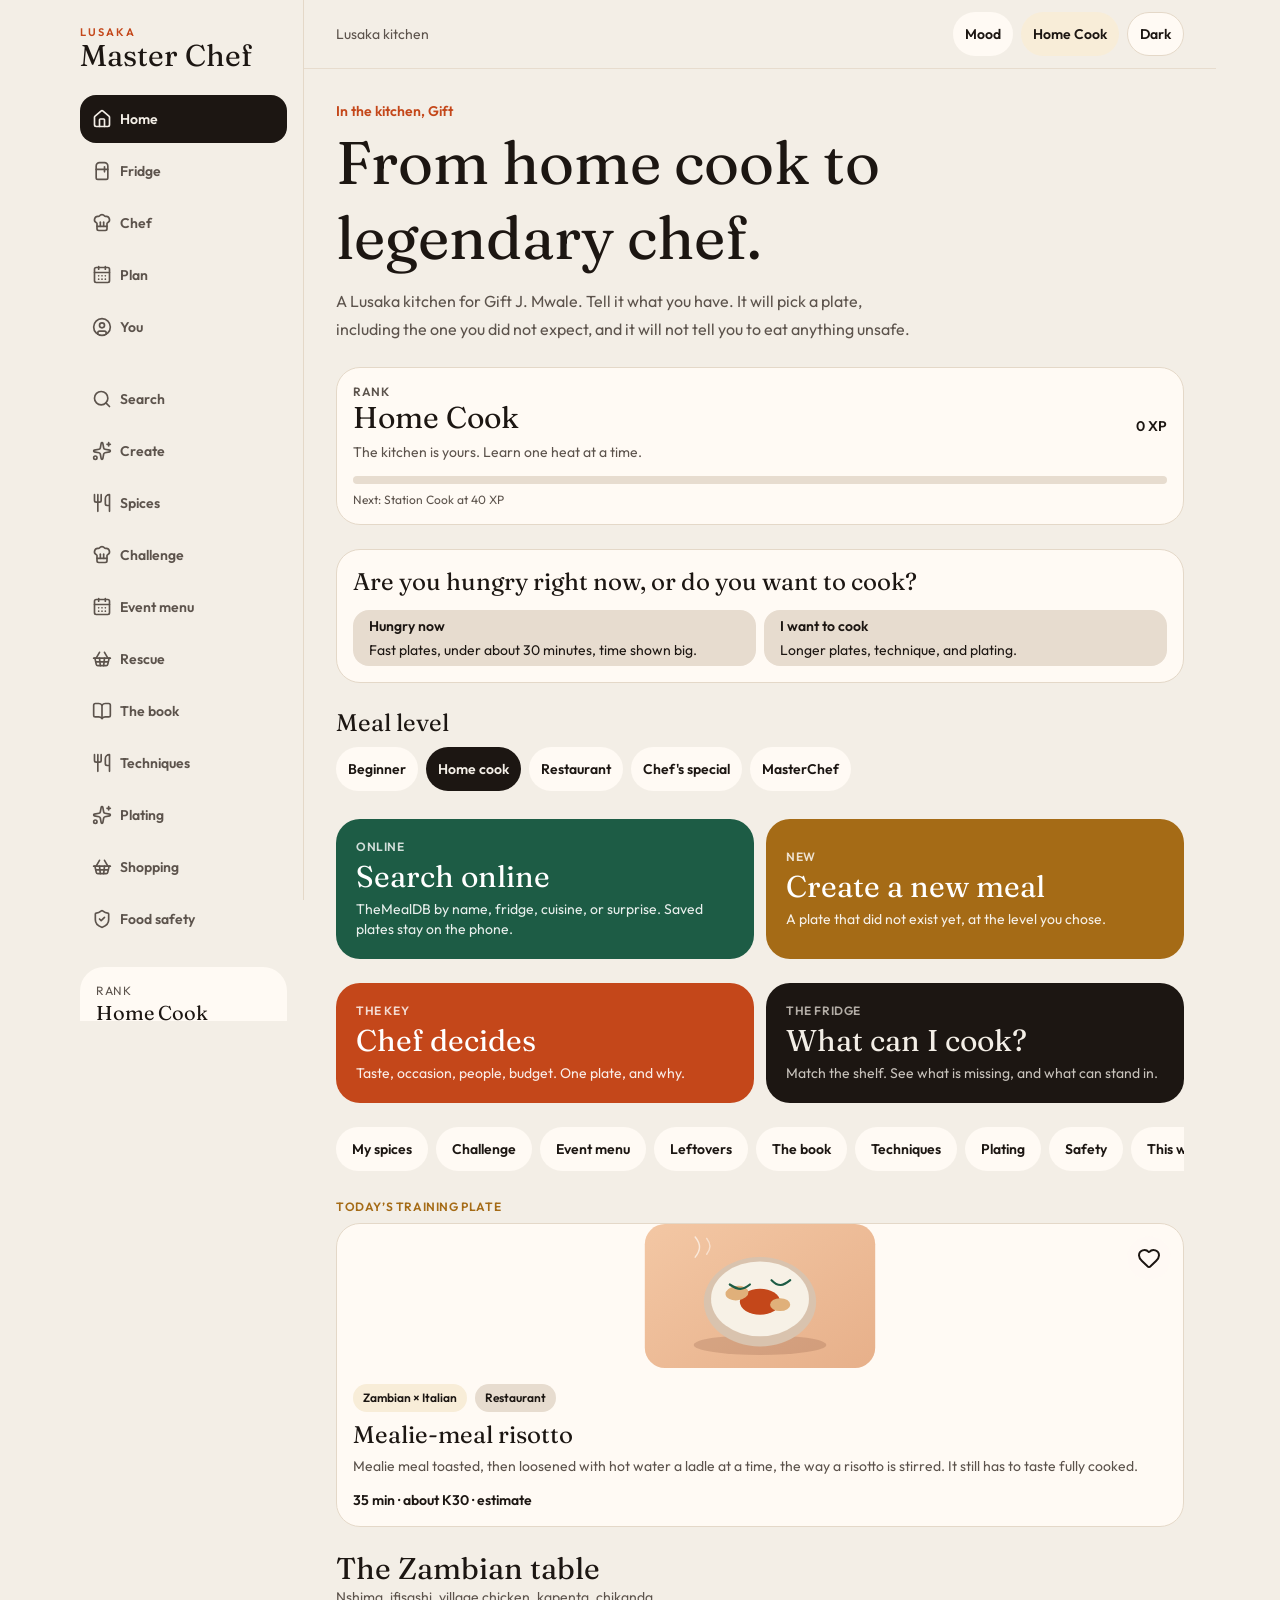
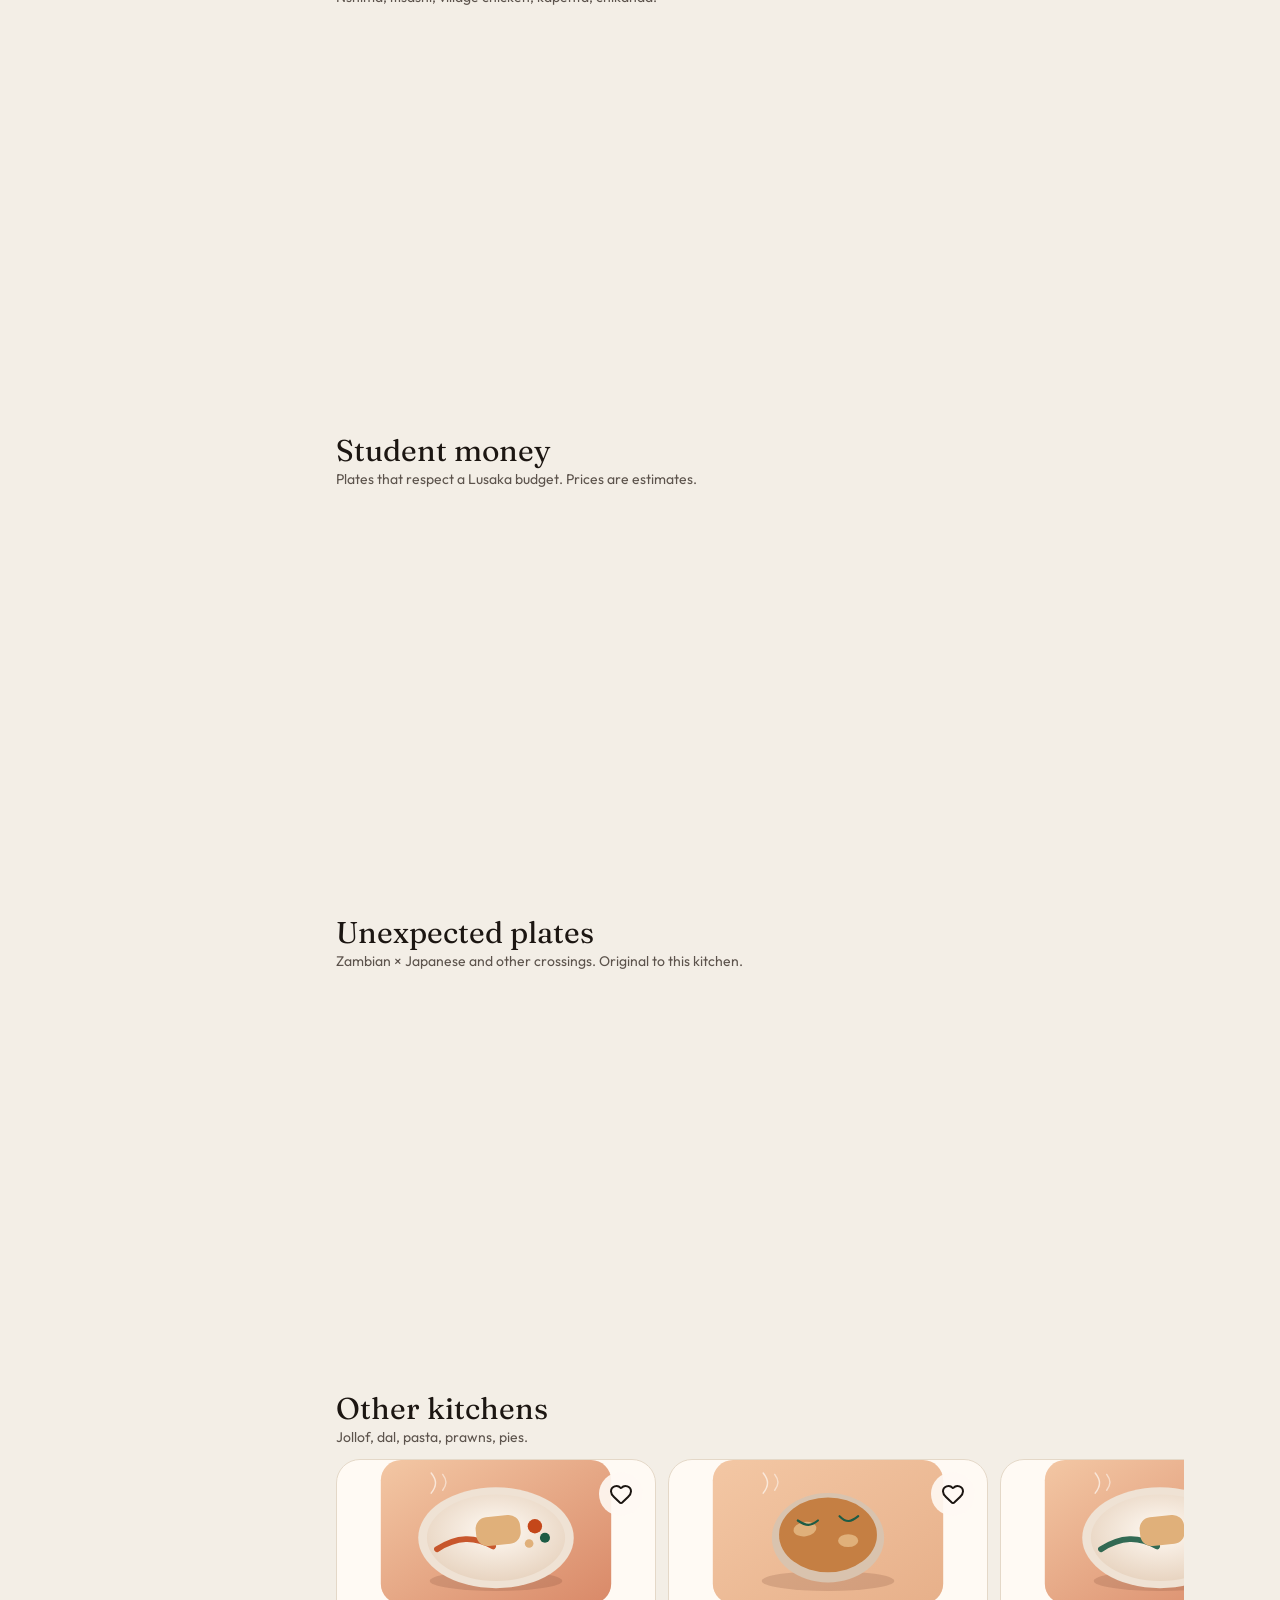
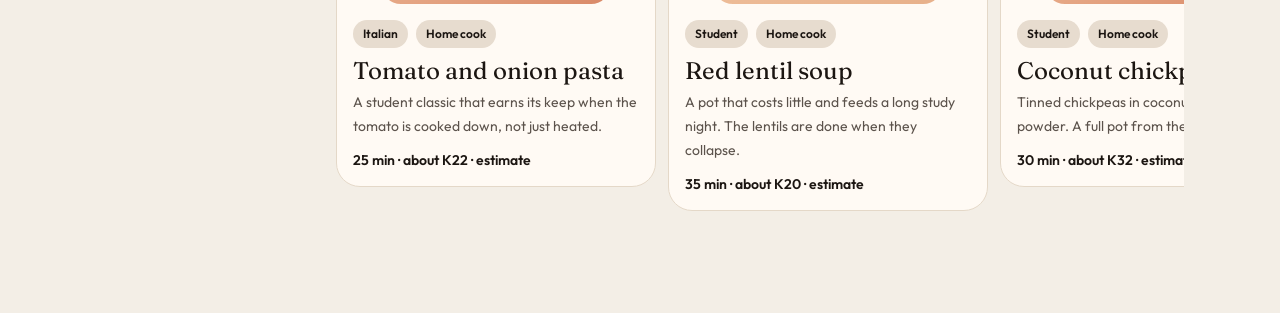
==== commit a18805ac: "Update Master Chef with real meal photos" ====
--- a/master-chef/index.html
+++ b/master-chef/index.html
@@ -19,8 +19,8 @@
         if (dark) document.documentElement.classList.add('dark')
       } catch (e) {}
     </script>
-    <script type="module" crossorigin src="./assets/index-BikJ0hat.js"></script>
-    <link rel="stylesheet" crossorigin href="./assets/index-B7fLSWAn.css">
+    <script type="module" crossorigin src="./assets/index-D94sWHlg.js"></script>
+    <link rel="stylesheet" crossorigin href="./assets/index-CMiG1lVg.css">
   </head>
   <body>
     <div id="root"></div>
--- a/master-chef/assets/index-CMiG1lVg.css
+++ b/master-chef/assets/index-CMiG1lVg.css
@@ -0,0 +1 @@
+@font-face{font-family:Fraunces Variable;font-style:normal;font-display:swap;font-weight:100 900;src:url([data-uri])format("woff2-variations");unicode-range:U+102-103,U+110-111,U+128-129,U+168-169,U+1A0-1A1,U+1AF-1B0,U+300-301,U+303-304,U+308-309,U+323,U+329,U+1EA0-1EF9,U+20AB}@font-face{font-family:Fraunces Variable;font-style:normal;font-display:swap;font-weight:100 900;src:url([data-uri])format("woff2-variations");unicode-range:U+100-2BA,U+2BD-2C5,U+2C7-2CC,U+2CE-2D7,U+2DD-2FF,U+304,U+308,U+329,U+1D00-1DBF,U+1E00-1E9F,U+1EF2-1EFF,U+2020,U+20A0-20AB,U+20AD-20C0,U+2113,U+2C60-2C7F,U+A720-A7FF}@font-face{font-family:Fraunces Variable;font-style:normal;font-display:swap;font-weight:100 900;src:url([data-uri])format("woff2-variations");unicode-range:U+??,U+131,U+152-153,U+2BB-2BC,U+2C6,U+2DA,U+2DC,U+304,U+308,U+329,U+2000-206F,U+20AC,U+2122,U+2191,U+2193,U+2212,U+2215,U+FEFF,U+FFFD}@font-face{font-family:Outfit Variable;font-style:normal;font-display:swap;font-weight:100 900;src:url([data-uri])format("woff2-variations");unicode-range:U+100-2BA,U+2BD-2C5,U+2C7-2CC,U+2CE-2D7,U+2DD-2FF,U+304,U+308,U+329,U+1D00-1DBF,U+1E00-1E9F,U+1EF2-1EFF,U+2020,U+20A0-20AB,U+20AD-20C0,U+2113,U+2C60-2C7F,U+A720-A7FF}@font-face{font-family:Outfit Variable;font-style:normal;font-display:swap;font-weight:100 900;src:url([data-uri])format("woff2-variations");unicode-range:U+??,U+131,U+152-153,U+2BB-2BC,U+2C6,U+2DA,U+2DC,U+304,U+308,U+329,U+2000-206F,U+20AC,U+2122,U+2191,U+2193,U+2212,U+2215,U+FEFF,U+FFFD}@layer properties{@supports (((-webkit-hyphens:none)) and (not (margin-trim:block))) or ((-moz-orient:inline) and (not (color:rgb(from red r g b)))){*,:before,:after,::backdrop{--tw-translate-x:0;--tw-translate-y:0;--tw-translate-z:0;--tw-rotate-x:initial;--tw-rotate-y:initial;--tw-rotate-z:initial;--tw-skew-x:initial;--tw-skew-y:initial;--tw-border-style:solid;--tw-leading:initial;--tw-font-weight:initial;--tw-tracking:initial;--tw-shadow:0 0 #0000;--tw-shadow-color:initial;--tw-shadow-alpha:100%;--tw-inset-shadow:0 0 #0000;--tw-inset-shadow-color:initial;--tw-inset-shadow-alpha:100%;--tw-ring-color:initial;--tw-ring-shadow:0 0 #0000;--tw-inset-ring-color:initial;--tw-inset-ring-shadow:0 0 #0000;--tw-ring-inset:initial;--tw-ring-offset-width:0px;--tw-ring-offset-color:#fff;--tw-ring-offset-shadow:0 0 #0000;--tw-outline-style:solid;--tw-backdrop-blur:initial;--tw-backdrop-brightness:initial;--tw-backdrop-contrast:initial;--tw-backdrop-grayscale:initial;--tw-backdrop-hue-rotate:initial;--tw-backdrop-invert:initial;--tw-backdrop-opacity:initial;--tw-backdrop-saturate:initial;--tw-backdrop-sepia:initial;--tw-duration:initial}}}@layer theme{:root,:host{--font-sans:"Outfit Variable", system-ui, sans-serif;--font-mono:ui-monospace, SFMono-Regular, Menlo, Monaco, Consolas, "Liberation Mono", "Courier New", monospace;--color-white:#fff;--spacing:.25rem;--container-lg:32rem;--container-xl:36rem;--container-6xl:72rem;--text-xs:.75rem;--text-xs--line-height:calc(1 / .75);--text-sm:.875rem;--text-sm--line-height:calc(1.25 / .875);--text-base:1rem;--text-base--line-height:calc(1.5 / 1);--text-lg:1.125rem;--text-lg--line-height:calc(1.75 / 1.125);--text-xl:1.25rem;--text-xl--line-height:calc(1.75 / 1.25);--text-2xl:1.5rem;--text-2xl--line-height:calc(2 / 1.5);--text-3xl:1.875rem;--text-3xl--line-height:calc(2.25 / 1.875);--text-4xl:2.25rem;--text-4xl--line-height:calc(2.5 / 2.25);--text-5xl:3rem;--text-5xl--line-height:1;--text-6xl:3.75rem;--text-6xl--line-height:1;--font-weight-normal:400;--font-weight-semibold:600;--tracking-wider:.05em;--leading-tight:1.25;--leading-snug:1.375;--radius-2xl:1rem;--radius-3xl:1.5rem;--aspect-video:16 / 9;--default-transition-duration:.15s;--default-transition-timing-function:cubic-bezier(.4, 0, .2, 1);--default-font-family:"Outfit Variable", system-ui, sans-serif;--default-mono-font-family:var(--font-mono)}}@layer base{*,:after,:before,::backdrop{box-sizing:border-box;border:0 solid;margin:0;padding:0}::file-selector-button{box-sizing:border-box;border:0 solid;margin:0;padding:0}html,:host{-webkit-text-size-adjust:100%;tab-size:4;line-height:1.5;font-family:var(--default-font-family,-apple-system, BlinkMacSystemFont, "Segoe UI", Roboto, "Helvetica Neue", "Noto Sans", Arial, sans-serif, "Apple Color Emoji", "Segoe UI Emoji", "Segoe UI Symbol", "Noto Color Emoji");font-feature-settings:var(--default-font-feature-settings,normal);font-variation-settings:var(--default-font-variation-settings,normal);-webkit-tap-highlight-color:transparent}hr{height:0;color:inherit;border-top-width:1px}abbr:where([title]){-webkit-text-decoration:underline dotted;text-decoration:underline dotted}h1,h2,h3,h4,h5,h6{font-size:inherit;font-weight:inherit}a{color:inherit;-webkit-text-decoration:inherit;-webkit-text-decoration:inherit;-webkit-text-decoration:inherit;-webkit-text-decoration:inherit;text-decoration:inherit}b,strong{font-weight:bolder}code,kbd,samp,pre{font-family:var(--default-mono-font-family,ui-monospace, SFMono-Regular, Menlo, Monaco, Consolas, "Liberation Mono", "Courier New", monospace);font-feature-settings:var(--default-mono-font-feature-settings,normal);font-variation-settings:var(--default-mono-font-variation-settings,normal);font-size:1em}small{font-size:80%}sub,sup{vertical-align:baseline;font-size:75%;line-height:0;position:relative}sub{bottom:-.25em}sup{top:-.5em}table{text-indent:0;border-color:inherit;border-collapse:collapse}:-moz-focusring:where(:not(iframe)){outline:auto}progress{vertical-align:baseline}summary{display:list-item}ol,ul,menu{list-style:none}img,svg,video,canvas,audio,iframe,embed,object{vertical-align:middle;display:block}img,video{max-width:100%;height:auto}button,input,select,optgroup,textarea{font:inherit;font-feature-settings:inherit;font-variation-settings:inherit;letter-spacing:inherit;color:inherit;opacity:1;background-color:#0000;border-radius:0}::file-selector-button{font:inherit;font-feature-settings:inherit;font-variation-settings:inherit;letter-spacing:inherit;color:inherit;opacity:1;background-color:#0000;border-radius:0}:where(select:is([multiple],[size])) optgroup{font-weight:bolder}:where(select:is([multiple],[size])) optgroup option{padding-inline-start:20px}::file-selector-button{margin-inline-end:4px}::placeholder{opacity:1}@supports (not ((-webkit-appearance:-apple-pay-button))) or (contain-intrinsic-size:1px){::placeholder{color:currentColor}@supports (color:color-mix(in lab, red, red)){::placeholder{color:color-mix(in oklab, currentcolor 50%, transparent)}}}textarea{resize:vertical}::-webkit-search-decoration{-webkit-appearance:none}::-webkit-date-and-time-value{min-height:1lh;text-align:inherit}::-webkit-datetime-edit{display:inline-flex}::-webkit-datetime-edit-fields-wrapper{padding:0}::-webkit-datetime-edit{padding-block:0}::-webkit-datetime-edit-year-field{padding-block:0}::-webkit-datetime-edit-month-field{padding-block:0}::-webkit-datetime-edit-day-field{padding-block:0}::-webkit-datetime-edit-hour-field{padding-block:0}::-webkit-datetime-edit-minute-field{padding-block:0}::-webkit-datetime-edit-second-field{padding-block:0}::-webkit-datetime-edit-millisecond-field{padding-block:0}::-webkit-datetime-edit-meridiem-field{padding-block:0}::-webkit-calendar-picker-indicator{line-height:1}:-moz-ui-invalid{box-shadow:none}button,input:where([type=button],[type=reset],[type=submit]){appearance:button}::file-selector-button{appearance:button}::-webkit-inner-spin-button{height:auto}::-webkit-outer-spin-button{height:auto}[hidden]:where(:not([hidden=until-found])){display:none!important}}@layer components;@layer utilities{.collapse{visibility:collapse}.visible{visibility:visible}.absolute{position:absolute}.fixed{position:fixed}.relative{position:relative}.static{position:static}.sticky{position:sticky}.inset-0{inset:0}.inset-x-0{inset-inline:0}.top-0{top:0}.top-1\/2{top:50%}.top-3{top:calc(var(--spacing) * 3)}.top-\[60px\]{top:60px}.right-3{right:calc(var(--spacing) * 3)}.bottom-0{bottom:0}.bottom-\[4\.75rem\]{bottom:4.75rem}.left-1\/2{left:50%}.z-20{z-index:20}.z-30{z-index:30}.z-40{z-index:40}.z-50{z-index:50}.-mx-4{margin-inline:calc(var(--spacing) * -4)}.mx-auto{margin-inline:auto}.mt-1{margin-top:var(--spacing)}.mt-2{margin-top:calc(var(--spacing) * 2)}.mt-3{margin-top:calc(var(--spacing) * 3)}.mt-4{margin-top:calc(var(--spacing) * 4)}.mt-6{margin-top:calc(var(--spacing) * 6)}.mt-auto{margin-top:auto}.mb-3{margin-bottom:calc(var(--spacing) * 3)}.block{display:block}.contents{display:contents}.flex{display:flex}.grid{display:grid}.hidden{display:none}.inline-flex{display:inline-flex}.table{display:table}.aspect-video{aspect-ratio:var(--aspect-video)}.h-2{height:calc(var(--spacing) * 2)}.h-5{height:calc(var(--spacing) * 5)}.h-6{height:calc(var(--spacing) * 6)}.h-8{height:calc(var(--spacing) * 8)}.h-11{height:calc(var(--spacing) * 11)}.h-12{height:calc(var(--spacing) * 12)}.h-24{height:calc(var(--spacing) * 24)}.h-36{height:calc(var(--spacing) * 36)}.h-40{height:calc(var(--spacing) * 40)}.h-48{height:calc(var(--spacing) * 48)}.h-56{height:calc(var(--spacing) * 56)}.h-dvh{height:100dvh}.h-full{height:100%}.max-h-\[50dvh\]{max-height:50dvh}.min-h-7{min-height:calc(var(--spacing) * 7)}.min-h-11{min-height:calc(var(--spacing) * 11)}.min-h-12{min-height:calc(var(--spacing) * 12)}.min-h-14{min-height:calc(var(--spacing) * 14)}.min-h-20{min-height:calc(var(--spacing) * 20)}.min-h-28{min-height:calc(var(--spacing) * 28)}.min-h-\[70dvh\]{min-height:70dvh}.min-h-\[78dvh\]{min-height:78dvh}.min-h-dvh{min-height:100dvh}.w-5{width:calc(var(--spacing) * 5)}.w-6{width:calc(var(--spacing) * 6)}.w-11{width:calc(var(--spacing) * 11)}.w-12{width:calc(var(--spacing) * 12)}.w-14{width:calc(var(--spacing) * 14)}.w-24{width:calc(var(--spacing) * 24)}.w-\[78\%\]{width:78%}.w-\[min\(100\%-1\.5rem\,28rem\)\]{width:min(100% - 1.5rem,28rem)}.w-full{width:100%}.max-w-6xl{max-width:var(--container-6xl)}.max-w-lg{max-width:var(--container-lg)}.max-w-xl{max-width:var(--container-xl)}.min-w-0{min-width:0}.min-w-11{min-width:calc(var(--spacing) * 11)}.min-w-24{min-width:calc(var(--spacing) * 24)}.shrink-0{flex-shrink:0}.-translate-x-1\/2{--tw-translate-x:calc(calc(1 / 2 * 100%) * -1);translate:var(--tw-translate-x) var(--tw-translate-y)}.translate-x-6{--tw-translate-x:calc(var(--spacing) * 6);translate:var(--tw-translate-x) var(--tw-translate-y)}.-translate-y-1\/2{--tw-translate-y:calc(calc(1 / 2 * 100%) * -1);translate:var(--tw-translate-x) var(--tw-translate-y)}.transform{transform:var(--tw-rotate-x, ) var(--tw-rotate-y, ) var(--tw-rotate-z, ) var(--tw-skew-x, ) var(--tw-skew-y, )}.list-decimal{list-style-type:decimal}.grid-cols-2{grid-template-columns:repeat(2,minmax(0,1fr))}.grid-cols-3{grid-template-columns:repeat(3,minmax(0,1fr))}.grid-cols-5{grid-template-columns:repeat(5,minmax(0,1fr))}.flex-col{flex-direction:column}.flex-wrap{flex-wrap:wrap}.items-center{align-items:center}.items-end{align-items:flex-end}.justify-between{justify-content:space-between}.justify-center{justify-content:center}.gap-0\.5{gap:calc(var(--spacing) * .5)}.gap-1{gap:var(--spacing)}.gap-2{gap:calc(var(--spacing) * 2)}.gap-3{gap:calc(var(--spacing) * 3)}.gap-4{gap:calc(var(--spacing) * 4)}.gap-5{gap:calc(var(--spacing) * 5)}.gap-6{gap:calc(var(--spacing) * 6)}.self-start{align-self:flex-start}.overflow-hidden{overflow:hidden}.overflow-x-auto{overflow-x:auto}.overflow-y-auto{overflow-y:auto}.rounded{border-radius:.25rem}.rounded-2xl{border-radius:var(--radius-2xl)}.rounded-3xl{border-radius:var(--radius-3xl)}.rounded-full{border-radius:2147483647px}.border{border-style:var(--tw-border-style);border-width:1px}.border-t{border-top-style:var(--tw-border-style);border-top-width:1px}.border-r{border-right-style:var(--tw-border-style);border-right-width:1px}.border-b{border-bottom-style:var(--tw-border-style);border-bottom-width:1px}.border-ink{border-color:var(--ink)}.border-line,.border-line\/80{border-color:var(--line)}@supports (color:color-mix(in lab, red, red)){.border-line\/80{border-color:color-mix(in oklab, var(--line) 80%, transparent)}}.bg-card,.bg-card\/90{background-color:var(--card)}@supports (color:color-mix(in lab, red, red)){.bg-card\/90{background-color:color-mix(in oklab, var(--card) 90%, transparent)}}.bg-chili{background-color:var(--chili)}.bg-chili-dark{background-color:var(--chili-dark)}.bg-gold{background-color:var(--gold)}.bg-gold-soft{background-color:var(--gold-soft)}.bg-ink,.bg-ink\/50{background-color:var(--ink)}@supports (color:color-mix(in lab, red, red)){.bg-ink\/50{background-color:color-mix(in oklab, var(--ink) 50%, transparent)}}.bg-leaf{background-color:var(--leaf)}.bg-leaf-soft{background-color:var(--leaf-soft)}.bg-paper{background-color:var(--paper)}.bg-paper-deep{background-color:var(--paper-deep)}.bg-paper\/90{background-color:var(--paper)}@supports (color:color-mix(in lab, red, red)){.bg-paper\/90{background-color:color-mix(in oklab, var(--paper) 90%, transparent)}}.bg-paper\/95{background-color:var(--paper)}@supports (color:color-mix(in lab, red, red)){.bg-paper\/95{background-color:color-mix(in oklab, var(--paper) 95%, transparent)}}.bg-transparent{background-color:#0000}.bg-white{background-color:var(--color-white)}.fill-chili{fill:var(--chili)}.object-cover{object-fit:cover}.p-1{padding:var(--spacing)}.p-3{padding:calc(var(--spacing) * 3)}.p-4{padding:calc(var(--spacing) * 4)}.p-5{padding:calc(var(--spacing) * 5)}.px-1{padding-inline:var(--spacing)}.px-2\.5{padding-inline:calc(var(--spacing) * 2.5)}.px-3{padding-inline:calc(var(--spacing) * 3)}.px-4{padding-inline:calc(var(--spacing) * 4)}.px-5{padding-inline:calc(var(--spacing) * 5)}.py-1{padding-block:var(--spacing)}.py-2{padding-block:calc(var(--spacing) * 2)}.py-3{padding-block:calc(var(--spacing) * 3)}.py-4{padding-block:calc(var(--spacing) * 4)}.py-6{padding-block:calc(var(--spacing) * 6)}.py-16{padding-block:calc(var(--spacing) * 16)}.pt-1{padding-top:var(--spacing)}.pt-6{padding-top:calc(var(--spacing) * 6)}.pb-1{padding-bottom:var(--spacing)}.pb-2{padding-bottom:calc(var(--spacing) * 2)}.pb-8{padding-bottom:calc(var(--spacing) * 8)}.pb-36{padding-bottom:calc(var(--spacing) * 36)}.pl-5{padding-left:calc(var(--spacing) * 5)}.text-center{text-align:center}.text-left{text-align:left}.font-serif{font-family:Fraunces Variable,Georgia,serif}.text-2xl{font-size:var(--text-2xl);line-height:var(--tw-leading,var(--text-2xl--line-height))}.text-3xl{font-size:var(--text-3xl);line-height:var(--tw-leading,var(--text-3xl--line-height))}.text-4xl{font-size:var(--text-4xl);line-height:var(--tw-leading,var(--text-4xl--line-height))}.text-5xl{font-size:var(--text-5xl);line-height:var(--tw-leading,var(--text-5xl--line-height))}.text-6xl{font-size:var(--text-6xl);line-height:var(--tw-leading,var(--text-6xl--line-height))}.text-base{font-size:var(--text-base);line-height:var(--tw-leading,var(--text-base--line-height))}.text-lg{font-size:var(--text-lg);line-height:var(--tw-leading,var(--text-lg--line-height))}.text-sm{font-size:var(--text-sm);line-height:var(--tw-leading,var(--text-sm--line-height))}.text-xl{font-size:var(--text-xl);line-height:var(--tw-leading,var(--text-xl--line-height))}.text-xs{font-size:var(--text-xs);line-height:var(--tw-leading,var(--text-xs--line-height))}.text-\[11px\]{font-size:11px}.leading-4{--tw-leading:calc(var(--spacing) * 4);line-height:calc(var(--spacing) * 4)}.leading-5{--tw-leading:calc(var(--spacing) * 5);line-height:calc(var(--spacing) * 5)}.leading-6{--tw-leading:calc(var(--spacing) * 6);line-height:calc(var(--spacing) * 6)}.leading-7{--tw-leading:calc(var(--spacing) * 7);line-height:calc(var(--spacing) * 7)}.leading-8{--tw-leading:calc(var(--spacing) * 8);line-height:calc(var(--spacing) * 8)}.leading-none{--tw-leading:1;line-height:1}.leading-snug{--tw-leading:var(--leading-snug);line-height:var(--leading-snug)}.leading-tight{--tw-leading:var(--leading-tight);line-height:var(--leading-tight)}.font-normal{--tw-font-weight:var(--font-weight-normal);font-weight:var(--font-weight-normal)}.font-semibold{--tw-font-weight:var(--font-weight-semibold);font-weight:var(--font-weight-semibold)}.tracking-\[0\.16em\]{--tw-tracking:.16em;letter-spacing:.16em}.tracking-\[0\.18em\]{--tw-tracking:.18em;letter-spacing:.18em}.tracking-wider{--tw-tracking:var(--tracking-wider);letter-spacing:var(--tracking-wider)}.whitespace-nowrap{white-space:nowrap}.text-chili{color:var(--chili)}.text-gold{color:var(--gold)}.text-ink{color:var(--ink)}.text-leaf{color:var(--leaf)}.text-muted{color:var(--muted)}.text-paper,.text-paper\/70{color:var(--paper)}@supports (color:color-mix(in lab, red, red)){.text-paper\/70{color:color-mix(in oklab, var(--paper) 70%, transparent)}}.text-paper\/80{color:var(--paper)}@supports (color:color-mix(in lab, red, red)){.text-paper\/80{color:color-mix(in oklab, var(--paper) 80%, transparent)}}.text-white{color:var(--color-white)}.text-white\/80{color:#fffc}@supports (color:color-mix(in lab, red, red)){.text-white\/80{color:color-mix(in oklab, var(--color-white) 80%, transparent)}}.text-white\/90{color:#ffffffe6}@supports (color:color-mix(in lab, red, red)){.text-white\/90{color:color-mix(in oklab, var(--color-white) 90%, transparent)}}.capitalize{text-transform:capitalize}.uppercase{text-transform:uppercase}.line-through{text-decoration-line:line-through}.underline{text-decoration-line:underline}.shadow{--tw-shadow:0 1px 3px 0 var(--tw-shadow-color,#0000001a), 0 1px 2px -1px var(--tw-shadow-color,#0000001a);box-shadow:var(--tw-inset-shadow), var(--tw-inset-ring-shadow), var(--tw-ring-offset-shadow), var(--tw-ring-shadow), var(--tw-shadow)}.shadow-lg{--tw-shadow:0 10px 15px -3px var(--tw-shadow-color,#0000001a), 0 4px 6px -4px var(--tw-shadow-color,#0000001a);box-shadow:var(--tw-inset-shadow), var(--tw-inset-ring-shadow), var(--tw-ring-offset-shadow), var(--tw-ring-shadow), var(--tw-shadow)}.shadow-xl{--tw-shadow:0 20px 25px -5px var(--tw-shadow-color,#0000001a), 0 8px 10px -6px var(--tw-shadow-color,#0000001a);box-shadow:var(--tw-inset-shadow), var(--tw-inset-ring-shadow), var(--tw-ring-offset-shadow), var(--tw-ring-shadow), var(--tw-shadow)}.ring{--tw-ring-shadow:var(--tw-ring-inset, ) 0 0 0 calc(1px + var(--tw-ring-offset-width)) var(--tw-ring-color,currentcolor);box-shadow:var(--tw-inset-shadow), var(--tw-inset-ring-shadow), var(--tw-ring-offset-shadow), var(--tw-ring-shadow), var(--tw-shadow)}.outline{outline-style:var(--tw-outline-style);outline-width:1px}.backdrop-blur{--tw-backdrop-blur:blur(8px);-webkit-backdrop-filter:var(--tw-backdrop-blur, ) var(--tw-backdrop-brightness, ) var(--tw-backdrop-contrast, ) var(--tw-backdrop-grayscale, ) var(--tw-backdrop-hue-rotate, ) var(--tw-backdrop-invert, ) var(--tw-backdrop-opacity, ) var(--tw-backdrop-saturate, ) var(--tw-backdrop-sepia, );backdrop-filter:var(--tw-backdrop-blur, ) var(--tw-backdrop-brightness, ) var(--tw-backdrop-contrast, ) var(--tw-backdrop-grayscale, ) var(--tw-backdrop-hue-rotate, ) var(--tw-backdrop-invert, ) var(--tw-backdrop-opacity, ) var(--tw-backdrop-saturate, ) var(--tw-backdrop-sepia, )}.transition{transition-property:color,background-color,border-color,outline-color,text-decoration-color,fill,stroke,--tw-gradient-from,--tw-gradient-via,--tw-gradient-to,opacity,box-shadow,transform,translate,scale,rotate,filter,-webkit-backdrop-filter,backdrop-filter,display,content-visibility,overlay,pointer-events;transition-timing-function:var(--tw-ease,var(--default-transition-timing-function));transition-duration:var(--tw-duration,var(--default-transition-duration))}.transition-transform{transition-property:transform,translate,scale,rotate;transition-timing-function:var(--tw-ease,var(--default-transition-timing-function));transition-duration:var(--tw-duration,var(--default-transition-duration))}.duration-200{--tw-duration:.2s;transition-duration:.2s}.duration-500{--tw-duration:.5s;transition-duration:.5s}.outline-none{--tw-outline-style:none;outline-style:none}.placeholder\:text-muted::placeholder{color:var(--muted)}@media (hover:hover){.hover\:bg-chili-dark:hover{background-color:var(--chili-dark)}.hover\:bg-paper-deep:hover{background-color:var(--paper-deep)}.hover\:text-ink:hover{color:var(--ink)}.hover\:opacity-90:hover{opacity:.9}}.focus-visible\:ring-2:focus-visible{--tw-ring-shadow:var(--tw-ring-inset, ) 0 0 0 calc(2px + var(--tw-ring-offset-width)) var(--tw-ring-color,currentcolor);box-shadow:var(--tw-inset-shadow), var(--tw-inset-ring-shadow), var(--tw-ring-offset-shadow), var(--tw-ring-shadow), var(--tw-shadow)}.focus-visible\:ring-chili:focus-visible{--tw-ring-color:var(--chili)}.focus-visible\:ring-offset-2:focus-visible{--tw-ring-offset-width:2px;--tw-ring-offset-shadow:var(--tw-ring-inset, ) 0 0 0 var(--tw-ring-offset-width) var(--tw-ring-offset-color)}.focus-visible\:ring-offset-paper:focus-visible{--tw-ring-offset-color:var(--paper)}.focus-visible\:outline-none:focus-visible{--tw-outline-style:none;outline-style:none}.active\:scale-\[0\.98\]:active{scale:.98}.disabled\:pointer-events-none:disabled{pointer-events:none}.disabled\:opacity-50:disabled{opacity:.5}@media (width>=40rem){.sm\:w-80{width:calc(var(--spacing) * 80)}.sm\:grid-cols-2{grid-template-columns:repeat(2,minmax(0,1fr))}}@media (width>=48rem){.md\:static{position:static}.md\:mx-0{margin-inline:0}.md\:block{display:block}.md\:flex{display:flex}.md\:grid{display:grid}.md\:hidden{display:none}.md\:grid-cols-2{grid-template-columns:repeat(2,minmax(0,1fr))}.md\:grid-cols-\[240px_minmax\(0\,1fr\)\]{grid-template-columns:240px minmax(0,1fr)}.md\:bg-transparent{background-color:#0000}.md\:px-0{padding-inline:0}.md\:px-8{padding-inline:calc(var(--spacing) * 8)}.md\:py-8{padding-block:calc(var(--spacing) * 8)}.md\:pb-16{padding-bottom:calc(var(--spacing) * 16)}.md\:text-5xl{font-size:var(--text-5xl);line-height:var(--tw-leading,var(--text-5xl--line-height))}.md\:text-6xl{font-size:var(--text-6xl);line-height:var(--tw-leading,var(--text-6xl--line-height))}}.dark\:text-ink:where(.dark,.dark *){color:var(--ink)}}:root{--paper:#f3eee6;--paper-deep:#e7dccf;--card:#fffaf4;--ink:#1c1612;--muted:#5c534c;--line:#e4d8c8;--chili:#c4471a;--chili-dark:#8d3012;--leaf:#1d5c45;--gold:#a56b16;--gold-soft:#f8edd8;--leaf-soft:#e5f2eb;--lightningcss-light:initial;--lightningcss-dark: ;color-scheme:light}.dark{--paper:#110e0c;--paper-deep:#1c1815;--card:#241c17;--ink:#f6efe6;--muted:#cbbbae;--line:#3c322b;--chili:#ef7a45;--chili-dark:#d85a28;--leaf:#1d5c45;--gold:#e0b15a;--gold-soft:#3a2c1a;--leaf-soft:#173127;--lightningcss-light: ;--lightningcss-dark:initial;color-scheme:dark}html{scroll-behavior:smooth}body{background:radial-gradient(900px 280px at 50% -40px, var(--chili), transparent 70%), var(--paper);min-height:100dvh;margin:0}@supports (color:color-mix(in lab, red, red)){body{background:radial-gradient(900px 280px at 50% -40px, color-mix(in srgb, var(--chili) 18%, transparent), transparent 70%), var(--paper)}}body{color:var(--ink);font-family:var(--font-sans)}.card{background:var(--card);border:1px solid var(--line);border-radius:1.5rem}.rise{animation:.45s cubic-bezier(.2,.7,.2,1) both rise}@keyframes rise{0%{opacity:0;transform:translateY(8px)}to{opacity:1;transform:none}}@media (prefers-reduced-motion:reduce){html{scroll-behavior:auto}.rise{animation:none}}::selection{background:var(--chili)}@supports (color:color-mix(in lab, red, red)){::selection{background:color-mix(in srgb, var(--chili) 35%, white)}}@property --tw-translate-x{syntax:"*";inherits:false;initial-value:0}@property --tw-translate-y{syntax:"*";inherits:false;initial-value:0}@property --tw-translate-z{syntax:"*";inherits:false;initial-value:0}@property --tw-rotate-x{syntax:"*";inherits:false}@property --tw-rotate-y{syntax:"*";inherits:false}@property --tw-rotate-z{syntax:"*";inherits:false}@property --tw-skew-x{syntax:"*";inherits:false}@property --tw-skew-y{syntax:"*";inherits:false}@property --tw-border-style{syntax:"*";inherits:false;initial-value:solid}@property --tw-leading{syntax:"*";inherits:false}@property --tw-font-weight{syntax:"*";inherits:false}@property --tw-tracking{syntax:"*";inherits:false}@property --tw-shadow{syntax:"*";inherits:false;initial-value:0 0 #0000}@property --tw-shadow-color{syntax:"*";inherits:false}@property --tw-shadow-alpha{syntax:"<percentage>";inherits:false;initial-value:100%}@property --tw-inset-shadow{syntax:"*";inherits:false;initial-value:0 0 #0000}@property --tw-inset-shadow-color{syntax:"*";inherits:false}@property --tw-inset-shadow-alpha{syntax:"<percentage>";inherits:false;initial-value:100%}@property --tw-ring-color{syntax:"*";inherits:false}@property --tw-ring-shadow{syntax:"*";inherits:false;initial-value:0 0 #0000}@property --tw-inset-ring-color{syntax:"*";inherits:false}@property --tw-inset-ring-shadow{syntax:"*";inherits:false;initial-value:0 0 #0000}@property --tw-ring-inset{syntax:"*";inherits:false}@property --tw-ring-offset-width{syntax:"<length>";inherits:false;initial-value:0}@property --tw-ring-offset-color{syntax:"*";inherits:false;initial-value:#fff}@property --tw-ring-offset-shadow{syntax:"*";inherits:false;initial-value:0 0 #0000}@property --tw-outline-style{syntax:"*";inherits:false;initial-value:solid}@property --tw-backdrop-blur{syntax:"*";inherits:false}@property --tw-backdrop-brightness{syntax:"*";inherits:false}@property --tw-backdrop-contrast{syntax:"*";inherits:false}@property --tw-backdrop-grayscale{syntax:"*";inherits:false}@property --tw-backdrop-hue-rotate{syntax:"*";inherits:false}@property --tw-backdrop-invert{syntax:"*";inherits:false}@property --tw-backdrop-opacity{syntax:"*";inherits:false}@property --tw-backdrop-saturate{syntax:"*";inherits:false}@property --tw-backdrop-sepia{syntax:"*";inherits:false}@property --tw-duration{syntax:"*";inherits:false}
